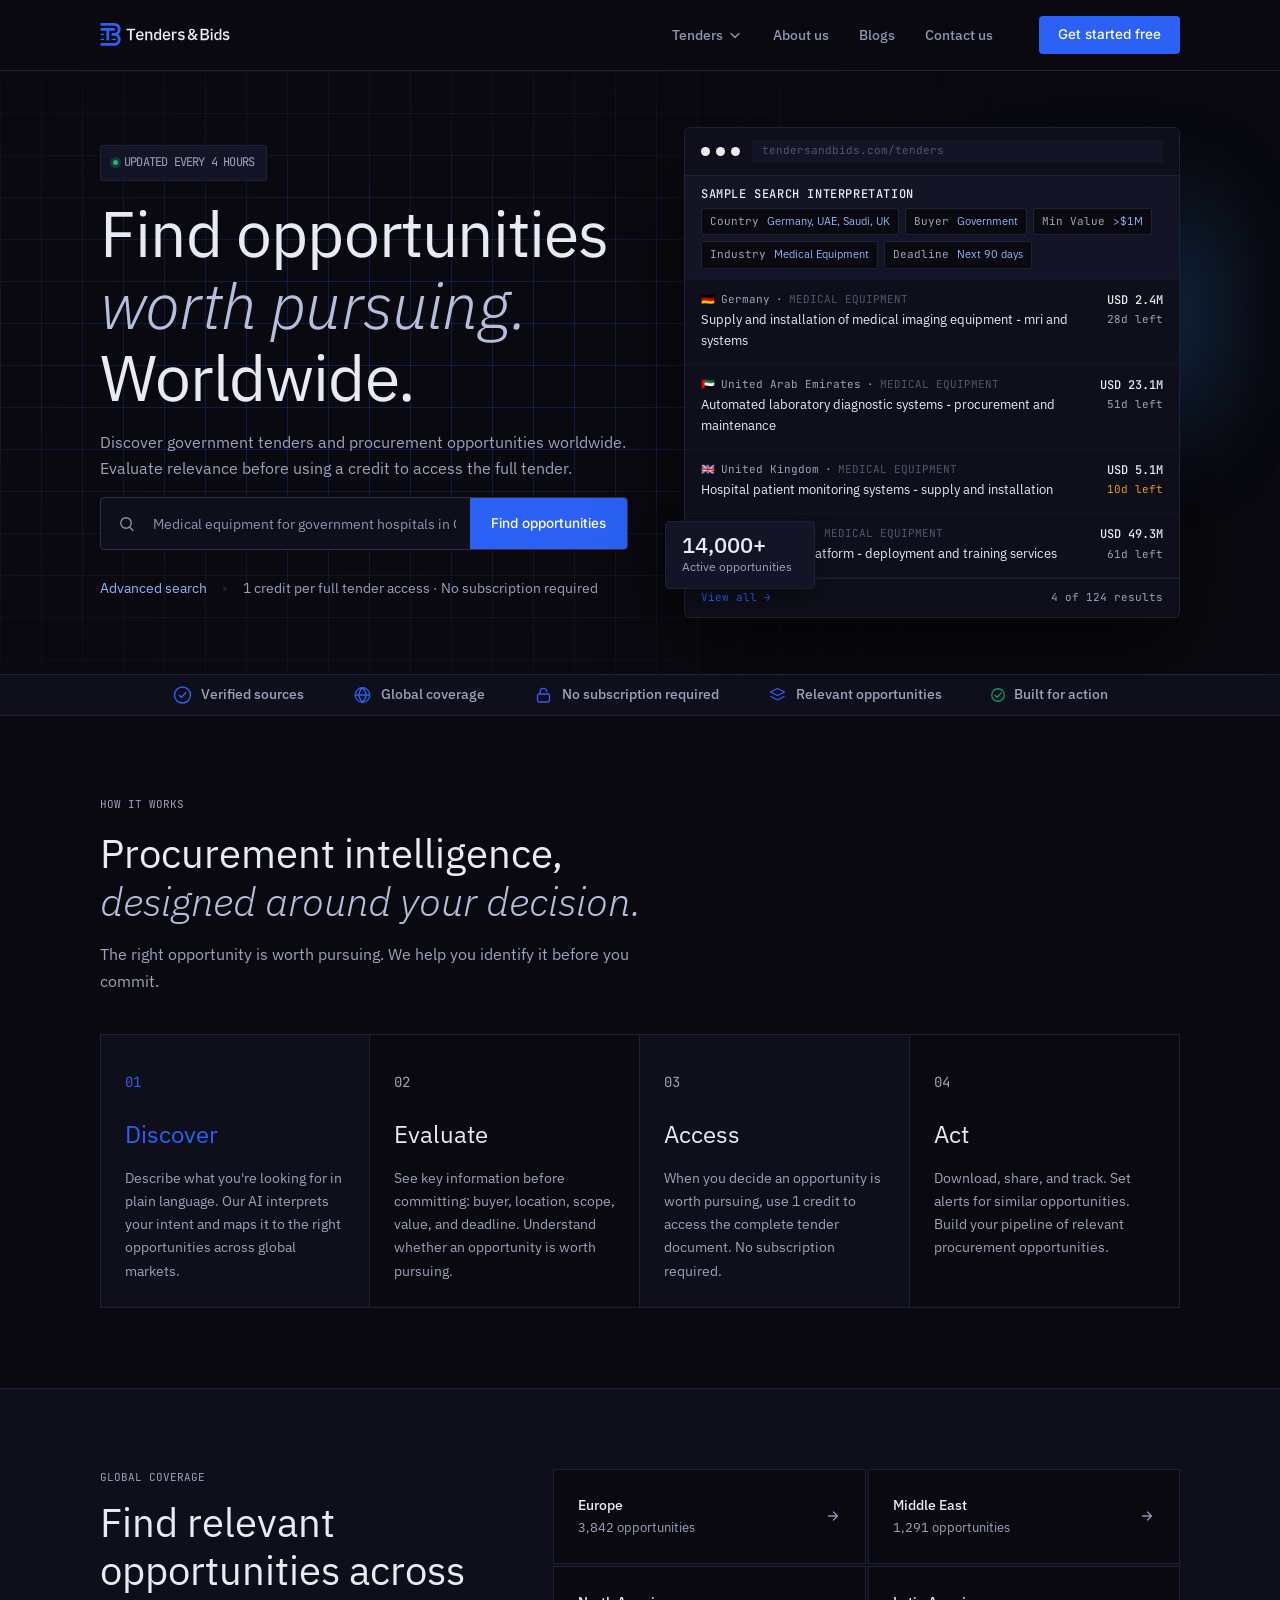
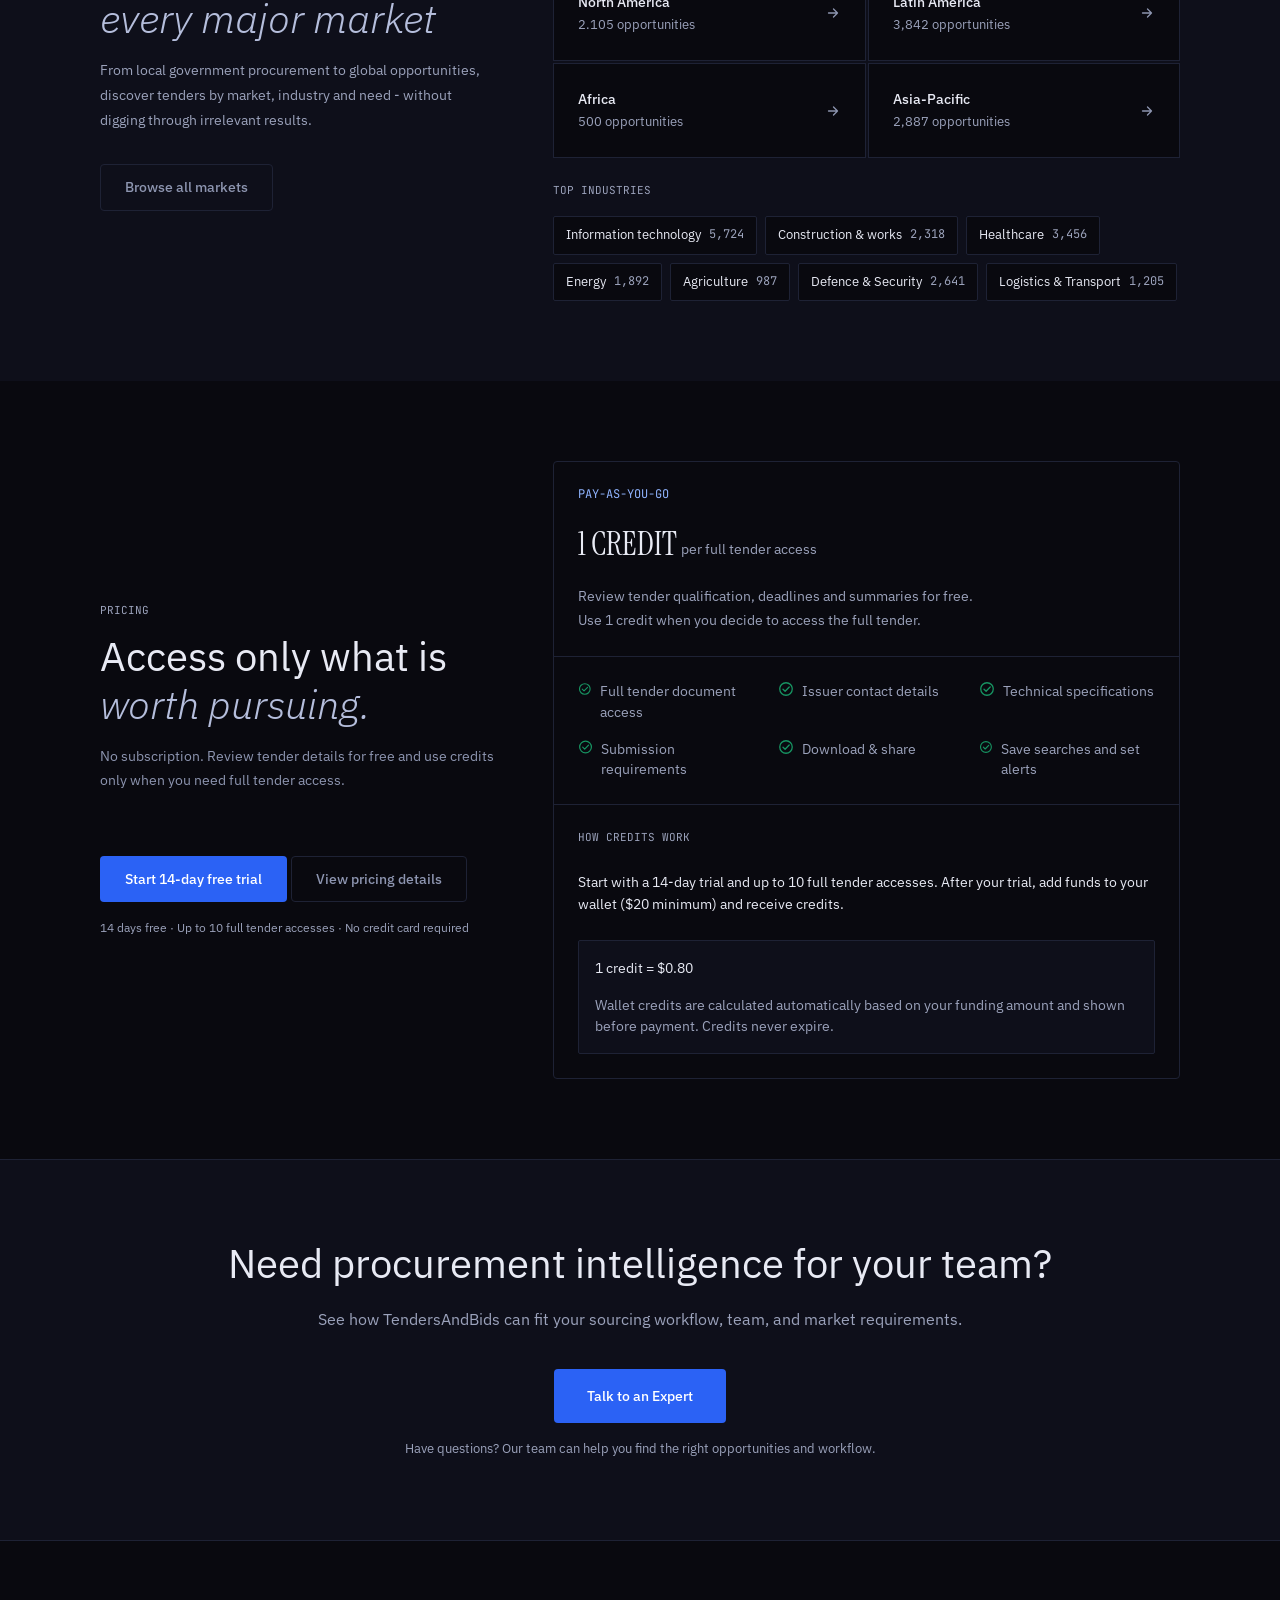
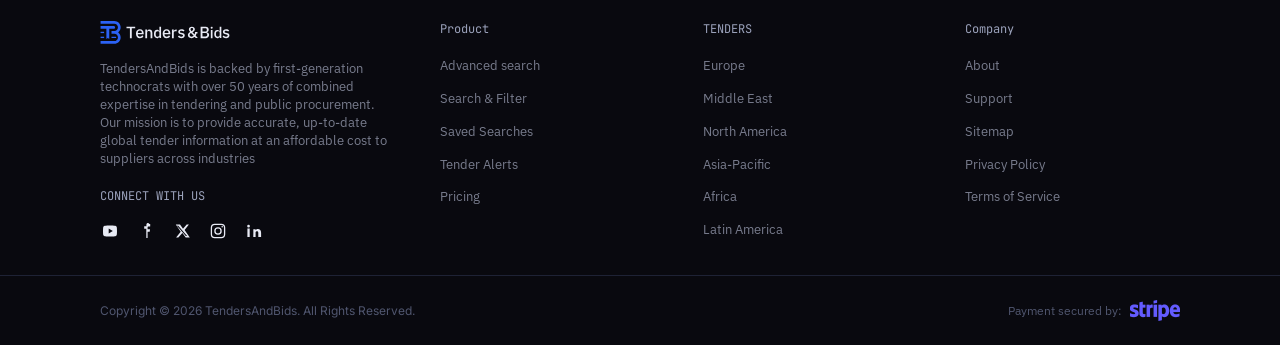
==== index.html @ b4992597 "homepage" ====
<!DOCTYPE html>
<html lang="en">
<head>
    <meta charset="UTF-8">
    <meta name="viewport" content="width=device-width, initial-scale=1.0">
    <title>Tenders & Bids — Find opportunities worth pursuing</title>
    <link rel="stylesheet" href="css/global.css">
    <link rel="stylesheet" href="css/components.css">
    <link rel="stylesheet" href="css/style.css">
    <link rel="stylesheet" href="css/responsive.css">
</head>
<body>
    <div id="site-header"></div>

    <main>
        <section class="hero">
            <div class="hero__grid" aria-hidden="true"></div>
            <div class="hero__glow" aria-hidden="true"></div>
            <div class="shell hero__inner">
                <div class="hero__copy">
                    <div class="status-badge">
                        <span class="status-badge__dot"></span>
                        UPDATED EVERY 4 HOURS
                    </div>
                    <h1 class="heading-xl">
                        Find opportunities<br>
                        <em>worth pursuing.</em><br>
                        Worldwide.
                    </h1>
                    <p class="body-lg hero__lede">Discover government tenders and procurement opportunities worldwide. Evaluate relevance before using a credit to access the full tender.</p>
                    <form class="search-bar" action="#" method="get">
                        <span class="search-bar__icon"></span>
                        <input class="search-bar__input" type="search" name="q" value="Medical equipment for government hospitals in Germany above $1M, closing within 90 days" aria-label="Search tenders">
                        <button class="btn btn-primary btn-search" type="submit">Find opportunities</button>
                    </form>
                    <div class="hero__meta">
                        <a class="text-link" href="#">Advanced search</a>
                        <span class="hero__dot" aria-hidden="true"></span>
                        <p>1 credit per full tender access · No subscription required</p>
                    </div>
                </div>

                <aside class="preview-card" aria-label="Sample search interpretation">
                    <div class="preview-card__chrome">
                        <div class="preview-card__dots">
                            <span></span><span></span><span></span>
                        </div>
                        <div class="preview-card__url">tendersandbids.com/tenders</div>
                    </div>
                    <div class="preview-card__filters">
                        <p class="preview-card__kicker">SAMPLE SEARCH INTERPRETATION</p>
                        <div class="filter-chips" id="filter-chips"></div>
                    </div>
                    <div class="preview-results" id="preview-results"></div>
                    <div class="preview-card__foot">
                        <a class="preview-card__all" href="#">View all →</a>
                        <span>4 of 124 results</span>
                    </div>
                    <div class="stat-float">
                        <strong>14,000+</strong>
                        <span>Active opportunities</span>
                    </div>
                </aside>
            </div>
        </section>

        <section class="trust-bar">
            <div class="shell trust-bar__inner" id="trust-badges"></div>
        </section>

        <section class="section section--page" id="how-it-works">
            <div class="shell">
                <div class="section-intro">
                    <p class="eyebrow">HOW IT WORKS</p>
                    <h2 class="heading-lg">Procurement intelligence,<br><em>designed around your decision.</em></h2>
                    <p class="body-lg">The right opportunity is worth pursuing. We help you identify it before you commit.</p>
                </div>
                <div class="step-grid" id="step-grid"></div>
            </div>
        </section>

        <section class="section section--surface section--split" id="markets">
            <div class="shell split">
                <div class="split__copy">
                    <p class="eyebrow">GLOBAL COVERAGE</p>
                    <h2 class="heading-lg">Find relevant opportunities across<br><em>every major market</em></h2>
                    <p class="body-md">From local government procurement to global opportunities, discover tenders by market, industry and need - without digging through irrelevant results.</p>
                    <a class="btn btn-secondary btn-md" href="#">Browse all markets</a>
                </div>
                <div class="split__media">
                    <div class="region-grid" id="region-grid"></div>
                    <div class="industry-block">
                        <p class="eyebrow">TOP INDUSTRIES</p>
                        <div class="chip-row" id="industry-chips"></div>
                    </div>
                </div>
            </div>
        </section>

        <section class="section section--page section--split" id="pricing">
            <div class="shell split split--center">
                <div class="split__copy">
                    <p class="eyebrow">PRICING</p>
                    <h2 class="heading-lg">Access only what is<br><em>worth pursuing.</em></h2>
                    <p class="body-muted">No subscription. Review tender details for free and use credits only when you need full tender access.</p>
                    <div class="btn-row">
                        <a class="btn btn-primary btn-md" href="#">Start 14-day free trial</a>
                        <a class="btn btn-secondary btn-md" href="#">View pricing details</a>
                    </div>
                    <p class="fine-print">14 days free · Up to 10 full tender accesses · No credit card required</p>
                </div>
                <div class="pricing-card">
                    <div class="pricing-card__head">
                        <p class="text-accent">PAY-AS-YOU-GO</p>
                        <p class="credit-line"><span class="credit-line__value">1 CREDIT</span> <span>per full tender access</span></p>
                        <p>Review tender qualification, deadlines and summaries for free.<br>Use 1 credit when you decide to access the full tender.</p>
                    </div>
                    <ul class="feature-grid" id="credit-features"></ul>
                    <div class="pricing-card__body">
                        <p class="eyebrow">HOW CREDITS WORK</p>
                        <p class="body-on-dark">Start with a 14-day trial and up to 10 full tender accesses. After your trial, add funds to your wallet ($20 minimum) and receive credits.</p>
                        <div class="wallet-box">
                            <p class="body-on-dark">1 credit = $0.80</p>
                            <p>Wallet credits are calculated automatically based on your funding amount and shown before payment. Credits never expire.</p>
                        </div>
                    </div>
                </div>
            </div>
        </section>

        <section class="section section--surface cta-band">
            <div class="shell">
                <div class="cta-band__inner">
                    <h2 class="heading-lg heading-lg--center">Need procurement intelligence for your team?</h2>
                    <p class="body-lg">See how TendersAndBids can fit your sourcing workflow, team, and market requirements.</p>
                    <a class="btn btn-primary btn-lg" href="#">Talk to an Expert</a>
                    <p class="cta-band__note">Have questions? Our team can help you find the right opportunities and workflow.</p>
                </div>
            </div>
        </section>
    </main>

    <div id="site-footer"></div>

    <script src="js/data.js"></script>
    <script src="js/components.js"></script>
    <script src="js/main.js"></script>
</body>
</html>
---- css/global.css ----
@import url("https://fonts.googleapis.com/css2?family=IBM+Plex+Sans:ital,wght@0,400;0,500;1,300&family=Instrument+Serif&family=Inter:wght@400;500&family=JetBrains+Mono:wght@400;500&display=swap");

*,
*::before,
*::after {
    box-sizing: border-box;
}

html {
    scroll-behavior: smooth;
}

body {
    margin: 0;
    background: var(--page);
    color: var(--text-body);
    font-family: var(--font-sans);
}

h1, h2, h3, h4, h5, h6, p {
    margin: 0;
}

ul, ol {
    margin: 0;
    padding: 0;
    list-style: none;
}

button, input, select, textarea {
    font: inherit;
}

button {
    border: 0;
    cursor: pointer;
    background: none;
}

img {
    display: block;
    max-width: 100%;
}

a {
    color: inherit;
    text-decoration: none;
}

:root {
    --page: #09090F;
    --surface: #0E0F1A;
    --panel: #131526;
    --primary: #2B62F5;
    --glow: #379BFC;
    --text: #E8EAF4;
    --text-body: #9BA2BB;
    --text-muted: #8D95B0;
    --text-italic: #B5BEDC;
    --text-soft: #787C8D;
    --text-faint: #50566F;
    --text-link: #90B4FF;
    --border: #1E2235;
    --border-strong: #2C324B;
    --border-inner: #141728;
    --success: #179462;
    --success-dot: #1DB97A;
    --urgent: #E8972A;
    --white: #FFFFFF;

    --font-sans: "IBM Plex Sans", sans-serif;
    --font-mono: "JetBrains Mono", monospace;
    --font-ui: Inter, "IBM Plex Sans", sans-serif;
    --font-serif: "Instrument Serif", serif;

    --space-2: 2px;
    --space-4: 4px;
    --space-6: 6px;
    --space-8: 8px;
    --space-10: 10px;
    --space-12: 12px;
    --space-16: 16px;
    --space-20: 20px;
    --space-24: 24px;
    --space-32: 32px;
    --space-40: 40px;
    --space-56: 56px;
    --space-80: 80px;
    --space-100: 100px;

    --radius-xs: 2px;
    --radius-sm: 4px;
    --radius-md: 6px;

    --content: 1240px;
    --header-pad-x: var(--space-100);
    --section-pad-y: var(--space-80);
    --section-pad-x: var(--space-100);
}

.shell {
    width: min(100%, calc(var(--content) + var(--section-pad-x) * 2));
    margin: 0 auto;
    padding-left: var(--section-pad-x);
    padding-right: var(--section-pad-x);
}

.eyebrow {
    font-family: var(--font-mono);
    font-size: 11px;
    line-height: 17.6px;
    font-weight: 400;
    letter-spacing: 0;
    color: var(--text-body);
    text-transform: uppercase;
}

.heading-xl {
    font-family: var(--font-sans);
    font-size: 64px;
    line-height: 72px;
    font-weight: 400;
    letter-spacing: -0.8px;
    color: var(--text);
}

.heading-lg {
    font-family: var(--font-sans);
    font-size: 40px;
    line-height: 48px;
    font-weight: 400;
    color: var(--text);
}

.heading-lg--center {
    text-align: center;
    line-height: 46.84px;
}

.heading-xl em,
.heading-lg em {
    font-family: var(--font-sans);
    font-style: italic;
    font-weight: 300;
    color: var(--text-italic);
}

.body-lg {
    font-size: 16px;
    line-height: 26.4px;
    font-weight: 400;
    color: var(--text-body);
}

.body-md {
    font-size: 14px;
    line-height: 24.75px;
    color: var(--text-body);
}

.body-muted {
    font-size: 14px;
    line-height: 24px;
    color: var(--text-muted);
}

.body-on-dark {
    font-size: 14px;
    line-height: 22.4px;
    color: var(--text);
}

.fine-print {
    font-size: 12px;
    line-height: 19.2px;
    color: var(--text-body);
}

.text-accent {
    font-family: var(--font-mono);
    font-size: 12px;
    line-height: 17.6px;
    color: var(--text-link);
}

.text-link {
    font-size: 14px;
    line-height: 20.8px;
    color: var(--text-link);
}

.btn {
    display: inline-flex;
    align-items: center;
    justify-content: center;
    border-radius: var(--radius-sm);
    text-align: center;
    white-space: nowrap;
    border: 1px solid transparent;
}

.btn-primary {
    background: var(--primary);
    color: var(--white);
}

.btn-secondary {
    background: transparent;
    border-color: var(--border);
    color: var(--text-muted);
}

.btn-sm {
    padding: 7px 18px;
    font-family: var(--font-ui);
    font-size: 13.5px;
    line-height: 21.6px;
    font-weight: 500;
}

.btn-md {
    padding: 11px 24px;
    font-size: 14px;
    line-height: 22.4px;
    font-weight: 500;
}

.btn-lg {
    padding: 14px 32px;
    font-size: 14px;
    line-height: 24px;
    font-weight: 500;
}

.btn-primary:hover {
    filter: brightness(1.06);
}

.btn-secondary:hover,
.nav-link:hover,
.text-link:hover,
.region-card:hover,
.footer-col a:hover {
    color: var(--text);
}
---- css/components.css ----
.site-header {
    position: relative;
    background: var(--page);
    border-bottom: 1px solid var(--border);
}

.navbar {
    width: min(100%, calc(var(--content) + var(--header-pad-x) * 2));
    margin: 0 auto;
    min-height: 68px;
    padding: var(--space-16) var(--header-pad-x);
    display: flex;
    align-items: center;
    justify-content: space-between;
    gap: var(--space-32);
}

.brand img {
    width: 130px;
    height: 23px;
}

.navbar__right {
    display: flex;
    align-items: center;
    gap: var(--space-32);
}

.nav-list {
    display: flex;
    align-items: center;
    gap: var(--space-2);
}

.nav-link {
    display: inline-flex;
    align-items: center;
    gap: var(--space-4);
    padding: var(--space-6) 14px;
    border-radius: var(--radius-sm);
    font-size: 14px;
    line-height: 22.4px;
    font-weight: 500;
    color: var(--text-muted);
}

.nav-link__chevron {
    display: inline-flex;
    color: var(--text-muted);
}

.nav-toggle {
    display: none;
    width: 36px;
    height: 36px;
    flex-direction: column;
    justify-content: center;
    gap: 5px;
}

.nav-toggle span {
    display: block;
    height: 1.5px;
    width: 18px;
    margin: 0 auto;
    background: var(--text);
}

.status-badge {
    display: inline-flex;
    align-items: center;
    gap: var(--space-6);
    padding: var(--space-8) var(--space-12);
    background: var(--panel);
    border: 1px solid var(--border);
    border-radius: var(--radius-xs);
    font-family: var(--font-mono);
    font-size: 12px;
    line-height: 17.6px;
    letter-spacing: -0.8px;
    color: var(--text-body);
    width: max-content;
}

.status-badge__dot {
    width: 5px;
    height: 5px;
    border-radius: 50%;
    background: var(--success-dot);
    box-shadow: 0 0 0 3px rgba(23, 148, 98, 0.28);
}

.search-bar {
    display: flex;
    align-items: stretch;
    width: 667px;
    max-width: 100%;
    height: 53px;
    background: var(--surface);
    border: 1px solid var(--border-strong);
    border-radius: var(--radius-sm);
    overflow: hidden;
}

.search-bar__icon {
    width: 52px;
    display: flex;
    align-items: center;
    justify-content: center;
    color: var(--text-muted);
    flex-shrink: 0;
}

.search-bar__input {
    flex: 1;
    min-width: 0;
    border: 0;
    background: transparent;
    color: var(--text-muted);
    font-size: 14px;
    line-height: 18.2px;
    padding: 14px 0;
    outline: none;
}

.btn-search {
    padding: 0 20px;
    border-radius: 0;
    font-family: var(--font-ui);
    font-size: 13.5px;
    line-height: 21.6px;
    font-weight: 500;
}

.trust-item {
    display: flex;
    align-items: center;
    gap: var(--space-8);
    color: var(--text-body);
    font-size: 14px;
    line-height: 20.8px;
    font-weight: 500;
}

.step-card {
    padding: var(--space-24);
    background: var(--page);
    border: 1px solid var(--border);
}

.step-card:nth-child(odd) {
    background: var(--surface);
}

.step-card__num {
    font-family: var(--font-mono);
    font-size: 12px;
    line-height: 17.6px;
    color: var(--text-body);
}

.step-card h3 {
    margin-top: var(--space-20);
    font-size: 24px;
    line-height: 40.96px;
    font-weight: 400;
    color: var(--text);
}

.step-card p {
    margin-top: var(--space-12);
    font-size: 14px;
    line-height: 23.1px;
    color: var(--text-body);
}

.step-card.is-accent .step-card__num,
.step-card.is-accent h3 {
    color: var(--primary);
}

.region-card {
    display: flex;
    align-items: center;
    justify-content: space-between;
    gap: var(--space-16);
    min-height: 86px;
    padding: var(--space-24);
    background: var(--page);
    border: 1px solid var(--border);
    color: var(--text-muted);
}

.region-card strong {
    display: block;
    font-size: 14px;
    line-height: 22.4px;
    font-weight: 500;
    color: var(--text);
}

.region-card small {
    display: block;
    margin-top: 2px;
    font-size: 13px;
    line-height: 20.8px;
    color: var(--text-body);
}

.chip {
    display: inline-flex;
    align-items: center;
    gap: var(--space-8);
    padding: var(--space-8) var(--space-12);
    background: var(--page);
    border: 1px solid var(--border);
    border-radius: var(--radius-xs);
    font-size: 13px;
    line-height: 20.8px;
    color: var(--text);
}

.chip b {
    font-family: var(--font-mono);
    font-size: 12px;
    line-height: 17.6px;
    font-weight: 400;
    color: var(--text-body);
}

.filter-chip {
    display: flex;
    align-items: center;
    gap: var(--space-8);
    padding: var(--space-4) var(--space-8);
    background: var(--page);
    border: 1px solid var(--border);
    border-radius: var(--radius-xs);
    font-size: 11px;
    line-height: 17.6px;
}

.filter-chip span {
    font-family: var(--font-mono);
    color: var(--text-body);
}

.filter-chip strong {
    font-weight: 400;
    color: var(--text-link);
}

.result-row {
    display: flex;
    justify-content: space-between;
    gap: var(--space-10);
    padding: var(--space-12) var(--space-16);
    border-bottom: 1px solid var(--border-inner);
}

.result-row__meta {
    display: flex;
    flex-wrap: wrap;
    align-items: center;
    gap: 6px;
    font-family: var(--font-mono);
    font-size: 11px;
    line-height: 14.4px;
    color: var(--text-body);
}

.result-row__industry {
    color: var(--text-faint);
    text-transform: uppercase;
}

.result-row__title {
    margin-top: 4px;
    font-size: 13px;
    line-height: 20.8px;
    color: var(--text);
}

.result-row__aside {
    display: flex;
    flex-direction: column;
    align-items: flex-end;
    gap: 2px;
    flex-shrink: 0;
}

.result-row__value {
    font-family: var(--font-mono);
    font-size: 12px;
    line-height: 17.6px;
    font-weight: 500;
    color: var(--text);
}

.result-row__deadline {
    font-family: var(--font-mono);
    font-size: 11px;
    line-height: 16px;
    color: var(--text-body);
}

.result-row__deadline.is-urgent {
    color: var(--urgent);
}

.site-footer {
    background: var(--page);
    border-top: 1px solid var(--border);
    padding: var(--section-pad-y) 0 0;
}

.footer-top {
    display: grid;
    grid-template-columns: 292px 1fr 1fr 1fr;
    gap: var(--space-24);
    padding-bottom: var(--space-24);
}

.footer-brand__text {
    margin: var(--space-16) 0 var(--space-20);
    font-size: 13px;
    line-height: 18px;
    color: var(--text-soft);
}

.footer-col {
    padding-left: var(--space-24);
}

.footer-col__title {
    font-family: var(--font-mono);
    font-size: 12px;
    line-height: 17.6px;
    color: var(--text-body);
    margin-bottom: var(--space-16);
}

.footer-col a {
    display: inline-block;
    padding: 2px 0 10px;
    font-size: 13px;
    line-height: 20.8px;
    color: var(--text-soft);
}

.social-row {
    display: flex;
    align-items: center;
    gap: var(--space-16);
    color: var(--text);
}

.footer-bottom {
    display: flex;
    align-items: center;
    justify-content: space-between;
    gap: var(--space-16);
    padding-top: var(--space-24);
    padding-bottom: var(--space-24);
    border-top: 1px solid var(--border);
    font-family: var(--font-ui);
    font-size: 12px;
    line-height: 19.2px;
    color: var(--text-faint);
}

.footer-secure {
    display: flex;
    align-items: center;
    gap: var(--space-8);
    font-family: var(--font-sans);
}

.footer-secure img {
    width: 50px;
    height: 21px;
    object-fit: contain;
}
---- css/style.css ----
.hero {
    position: relative;
    overflow: hidden;
    min-height: 582px;
    background: var(--page);
}

.hero__grid {
    position: absolute;
    inset: 0;
    background-image:
        repeating-linear-gradient(to right, rgba(43, 98, 245, 0.22) 0 1px, transparent 1px 41px),
        repeating-linear-gradient(to bottom, rgba(43, 98, 245, 0.22) 0 1px, transparent 1px 42px);
    mask-image: radial-gradient(ellipse 80% 90% at 30% 50%, #000 20%, transparent 78%);
    pointer-events: none;
}

.hero__glow {
    position: absolute;
    right: 4%;
    top: 18%;
    width: 390px;
    height: 320px;
    background:
        radial-gradient(circle at 50% 50%, rgba(43, 98, 245, 0.55), transparent 62%),
        radial-gradient(circle at 70% 40%, rgba(55, 155, 252, 0.35), transparent 55%);
    filter: blur(40px);
    pointer-events: none;
}

.hero__inner {
    position: relative;
    z-index: 1;
    display: grid;
    grid-template-columns: minmax(0, 687px) 496px;
    gap: var(--space-56);
    align-items: center;
    padding-top: var(--space-56);
    padding-bottom: var(--space-56);
}

.hero__copy {
    display: flex;
    flex-direction: column;
    gap: var(--space-16);
}

.hero__lede {
    max-width: 687px;
}

.hero__meta {
    display: flex;
    align-items: center;
    gap: var(--space-16);
    padding-top: var(--space-12);
    font-size: 14px;
    line-height: 20.8px;
}

.hero__dot {
    width: 4px;
    height: 4px;
    border-radius: 50%;
    background: var(--border);
}

.preview-card {
    position: relative;
    width: 496px;
    max-width: 100%;
    background: var(--surface);
    border: 1px solid var(--border);
    border-radius: var(--radius-md);
    box-shadow: 0 32px 80px rgba(0, 0, 0, 0.5);
}

.preview-card__chrome {
    display: flex;
    align-items: center;
    gap: var(--space-12);
    padding: var(--space-12) var(--space-16);
    border-bottom: 1px solid var(--border);
}

.preview-card__dots {
    display: flex;
    gap: var(--space-6);
}

.preview-card__dots span {
    width: 9px;
    height: 9px;
    border-radius: 50%;
    background: var(--white);
    opacity: 0.92;
}

.preview-card__url {
    flex: 1;
    height: 23px;
    display: flex;
    align-items: center;
    padding: 0 10px;
    background: var(--panel);
    border-radius: var(--radius-xs);
    font-family: var(--font-mono);
    font-size: 11px;
    line-height: 17.6px;
    color: var(--text-faint);
}

.preview-card__filters {
    padding: 10px var(--space-16);
    background: var(--panel);
    border-bottom: 1px solid var(--border-inner);
}

.preview-card__kicker {
    font-family: var(--font-mono);
    font-size: 12px;
    line-height: 16px;
    font-weight: 500;
    letter-spacing: 0.6px;
    color: var(--text);
}

.filter-chips {
    display: flex;
    flex-wrap: wrap;
    gap: 6px;
    margin-top: 6px;
}

.preview-card__foot {
    display: flex;
    justify-content: space-between;
    align-items: center;
    padding: 10px var(--space-16);
    border-top: 1px solid var(--border);
    font-family: var(--font-mono);
    font-size: 11px;
    line-height: 17.6px;
    color: var(--text-body);
}

.preview-card__all {
    color: var(--primary);
}

.stat-float {
    position: absolute;
    left: -20px;
    bottom: 28px;
    width: 150px;
    padding: var(--space-12) var(--space-16);
    background: var(--panel);
    border: 1px solid var(--border);
    border-radius: var(--radius-sm);
    box-shadow: 0 8px 24px rgba(0, 0, 0, 0.4);
}

.stat-float strong {
    display: block;
    font-size: 22px;
    line-height: 22px;
    font-weight: 500;
    color: var(--text);
}

.stat-float span {
    display: block;
    margin-top: 2px;
    font-size: 12px;
    line-height: 17.6px;
    color: var(--text-body);
}

.trust-bar {
    background: var(--surface);
    border-top: 1px solid var(--border);
    border-bottom: 1px solid var(--border);
}

.trust-bar__inner {
    display: flex;
    justify-content: center;
    align-items: center;
    gap: 48px;
    padding-top: var(--space-8);
    padding-bottom: var(--space-8);
    min-height: 40px;
}

.section {
    padding: var(--section-pad-y) 0;
}

.section--page {
    background: var(--page);
}

.section--surface {
    background: var(--surface);
    border-top: 1px solid var(--border);
}

.section-intro {
    max-width: 547px;
    display: flex;
    flex-direction: column;
    gap: var(--space-16);
    margin-bottom: var(--space-40);
}

.step-grid {
    display: grid;
    grid-template-columns: repeat(4, 1fr);
}

.step-grid .step-card + .step-card {
    border-left-width: 0;
}

.split {
    display: grid;
    grid-template-columns: 397px minmax(0, 1fr);
    gap: var(--space-56);
}

.split--center {
    align-items: center;
}

.split__copy {
    display: flex;
    flex-direction: column;
    align-items: flex-start;
}

.split__copy .heading-lg {
    margin-top: var(--space-12);
}

.split__copy .body-md,
.split__copy .body-muted {
    margin-top: var(--space-16);
}

.split__copy .btn,
.split__copy .btn-row {
    margin-top: var(--space-32);
}

.split__copy .fine-print {
    margin-top: var(--space-16);
}

.split__media {
    display: flex;
    flex-direction: column;
    gap: var(--space-24);
}

.region-grid {
    display: grid;
    grid-template-columns: 1fr 1fr;
    gap: var(--space-2);
}

.industry-block {
    display: flex;
    flex-direction: column;
    gap: var(--space-16);
}

.chip-row {
    display: flex;
    flex-wrap: wrap;
    gap: var(--space-8);
}

.pricing-card {
    border: 1px solid var(--border);
    border-radius: var(--radius-sm);
    overflow: hidden;
}

.pricing-card__head,
.pricing-card__body {
    padding: var(--space-24);
}

.pricing-card__head {
    display: flex;
    flex-direction: column;
    gap: var(--space-24);
    border-bottom: 1px solid var(--border);
}

.pricing-card__head p:last-child {
    font-size: 14px;
    line-height: 24px;
    color: var(--text-body);
}

.credit-line {
    display: flex;
    align-items: flex-end;
    gap: var(--space-4);
    color: var(--text-body);
    font-size: 14px;
    line-height: 22.4px;
}

.credit-line__value {
    font-family: var(--font-serif);
    font-size: 32px;
    line-height: 32px;
    color: var(--text);
}

.feature-grid {
    display: grid;
    grid-template-columns: repeat(3, 1fr);
    gap: var(--space-16) var(--space-24);
    padding: var(--space-24);
    border-bottom: 1px solid var(--border);
}

.feature-grid li {
    display: flex;
    align-items: flex-start;
    gap: var(--space-8);
    font-size: 14px;
    line-height: 20.8px;
    color: var(--text-body);
}

.pricing-card__body {
    display: flex;
    flex-direction: column;
    gap: var(--space-24);
}

.wallet-box {
    padding: var(--space-16);
    background: var(--surface);
    border: 1px solid var(--border);
    border-radius: var(--radius-xs);
}

.wallet-box p + p {
    margin-top: var(--space-16);
    font-size: 14px;
    line-height: 20.8px;
    color: var(--text-body);
}

.cta-band {
    border-top: 1px solid var(--border);
}

.cta-band__inner {
    display: flex;
    flex-direction: column;
    align-items: center;
    text-align: center;
    margin: 0 auto;
    max-width: 824px;
}

.cta-band .body-lg {
    margin-top: 20px;
    max-width: 680px;
}

.cta-band .btn {
    margin-top: 36px;
}

.cta-band__note {
    margin-top: var(--space-16);
    font-size: 13px;
    line-height: 20.8px;
    color: var(--text-body);
}
---- css/responsive.css ----
@media (max-width: 1200px) {
    :root {
        --section-pad-x: 48px;
        --header-pad-x: 48px;
    }

    .heading-xl {
        font-size: 52px;
        line-height: 60px;
    }

    .hero__inner,
    .split {
        grid-template-columns: 1fr;
        gap: 40px;
    }

    .preview-card {
        width: 100%;
    }

    .stat-float {
        left: 16px;
        bottom: -18px;
    }

    .step-grid {
        grid-template-columns: 1fr 1fr;
    }

    .step-grid .step-card + .step-card {
        border-left-width: 1px;
    }

    .footer-top {
        grid-template-columns: 1fr 1fr;
    }
}

@media (max-width: 860px) {
    :root {
        --section-pad-x: 20px;
        --header-pad-x: 20px;
        --section-pad-y: 56px;
    }

    .nav-toggle {
        display: flex;
        z-index: 21;
    }

    .navbar__right {
        display: none;
        position: absolute;
        top: 68px;
        left: 0;
        right: 0;
        z-index: 20;
        padding: 16px 20px 24px;
        background: var(--page);
        border-bottom: 1px solid var(--border);
        flex-direction: column;
        align-items: stretch;
        gap: 12px;
    }

    .navbar__right.is-open {
        display: flex;
    }

    .nav-list {
        flex-direction: column;
        align-items: stretch;
    }

    .heading-xl {
        font-size: 40px;
        line-height: 48px;
        letter-spacing: -0.4px;
    }

    .heading-lg,
    .heading-lg--center {
        font-size: 32px;
        line-height: 40px;
    }

    .hero {
        min-height: 0;
    }

    .search-bar {
        height: auto;
        flex-wrap: wrap;
        width: 100%;
    }

    .search-bar__input {
        width: calc(100% - 52px);
    }

    .btn-search {
        width: 100%;
        height: 44px;
    }

    .hero__meta {
        flex-direction: column;
        align-items: flex-start;
        gap: 8px;
    }

    .hero__dot {
        display: none;
    }

    .trust-bar__inner {
        flex-wrap: wrap;
        justify-content: flex-start;
        gap: 16px 24px;
        padding-top: 16px;
        padding-bottom: 16px;
        border: 0;
    }

    .trust-bar {
        border: 0;
        background: var(--page);
    }

    .step-grid,
    .region-grid,
    .feature-grid,
    .footer-top {
        grid-template-columns: 1fr;
    }

    .step-grid .step-card {
        border-left-width: 1px;
        border-top-width: 0;
    }

    .step-grid .step-card:first-child {
        border-top-width: 1px;
    }

    .split__copy .btn,
    .split__copy .btn-row {
        width: 100%;
    }

    .btn-row .btn {
        flex: 1;
        white-space: normal;
    }

    .preview-card__chrome,
    .stat-float {
        display: none;
    }

    .footer-col {
        padding-left: 0;
    }

    .footer-bottom {
        flex-direction: column;
        align-items: flex-start;
    }

    .cta-band .btn {
        width: 100%;
    }
}

@media (max-width: 560px) {
    .heading-xl {
        font-size: 34px;
        line-height: 42px;
    }

    .chip-row .chip {
        width: 100%;
        justify-content: space-between;
    }

    .result-row {
        flex-direction: column;
    }

    .result-row__aside {
        align-items: flex-start;
        flex-direction: row;
        gap: 12px;
    }
}
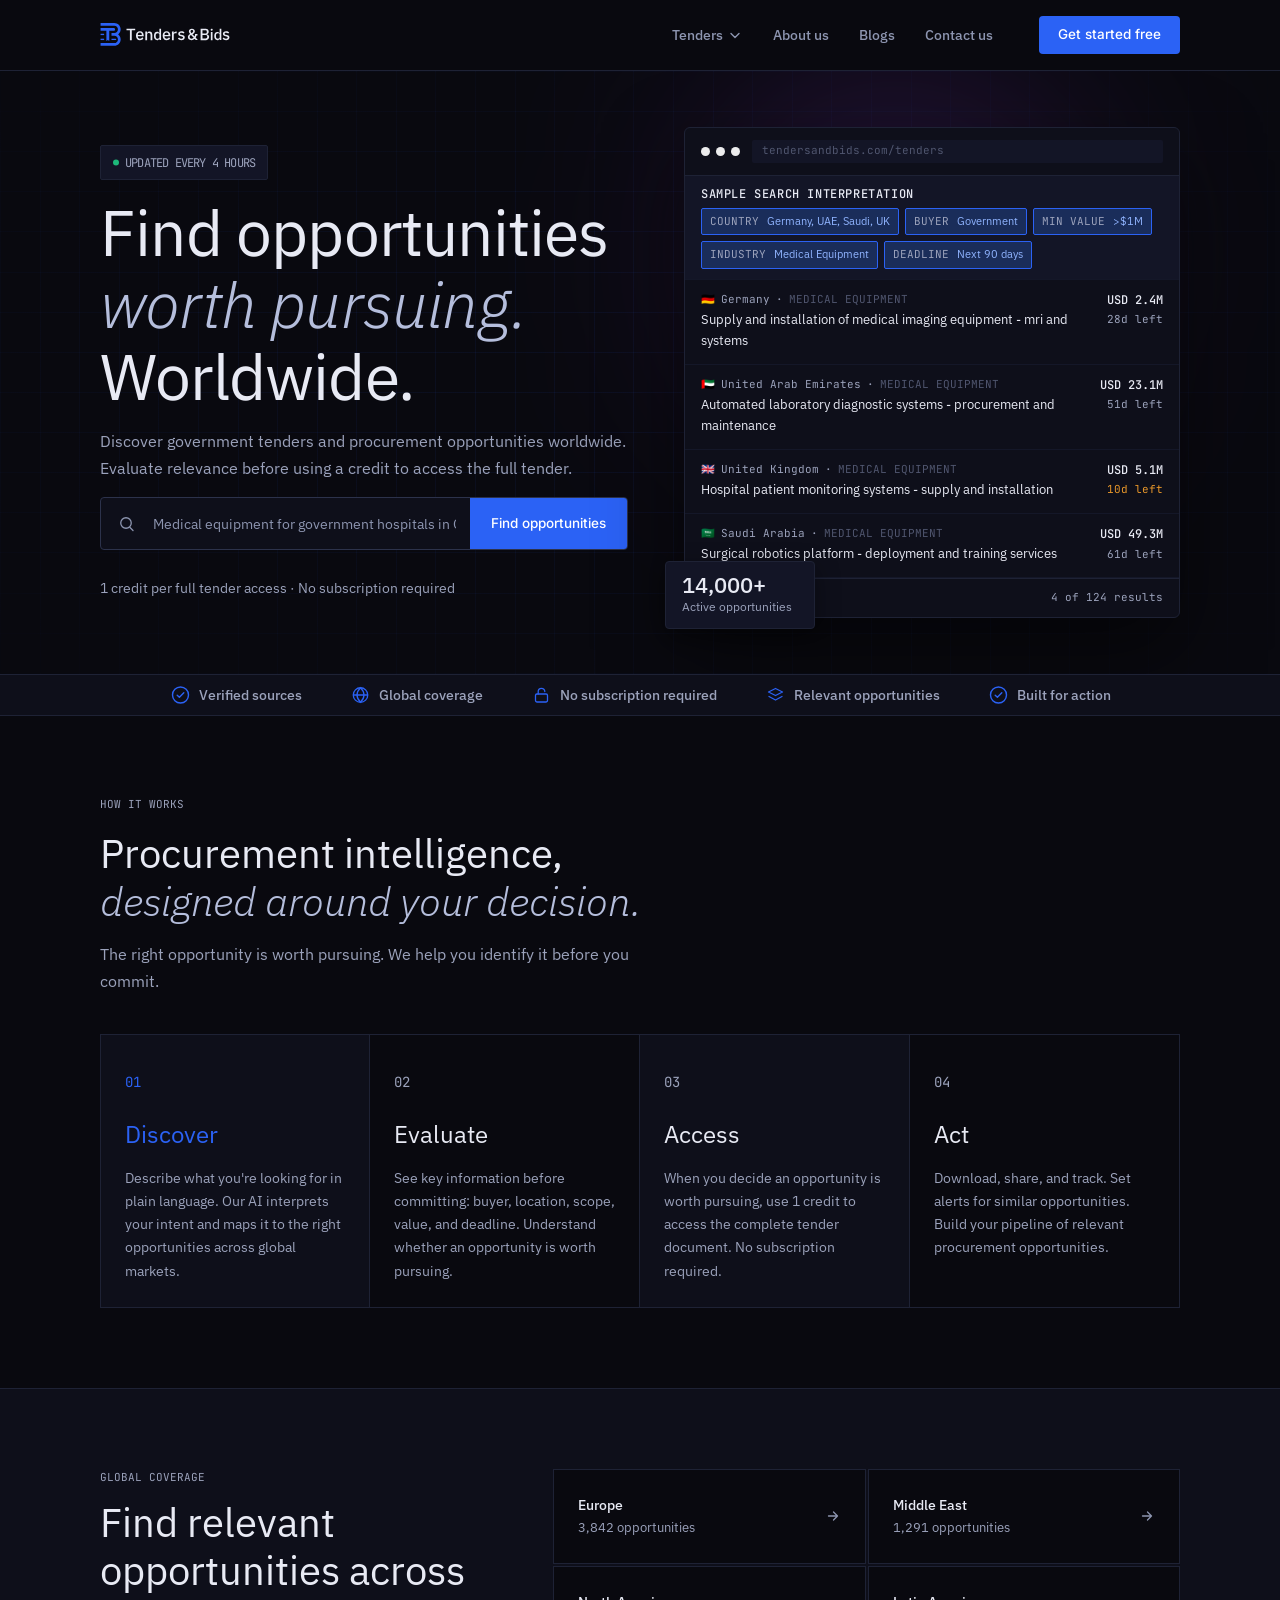
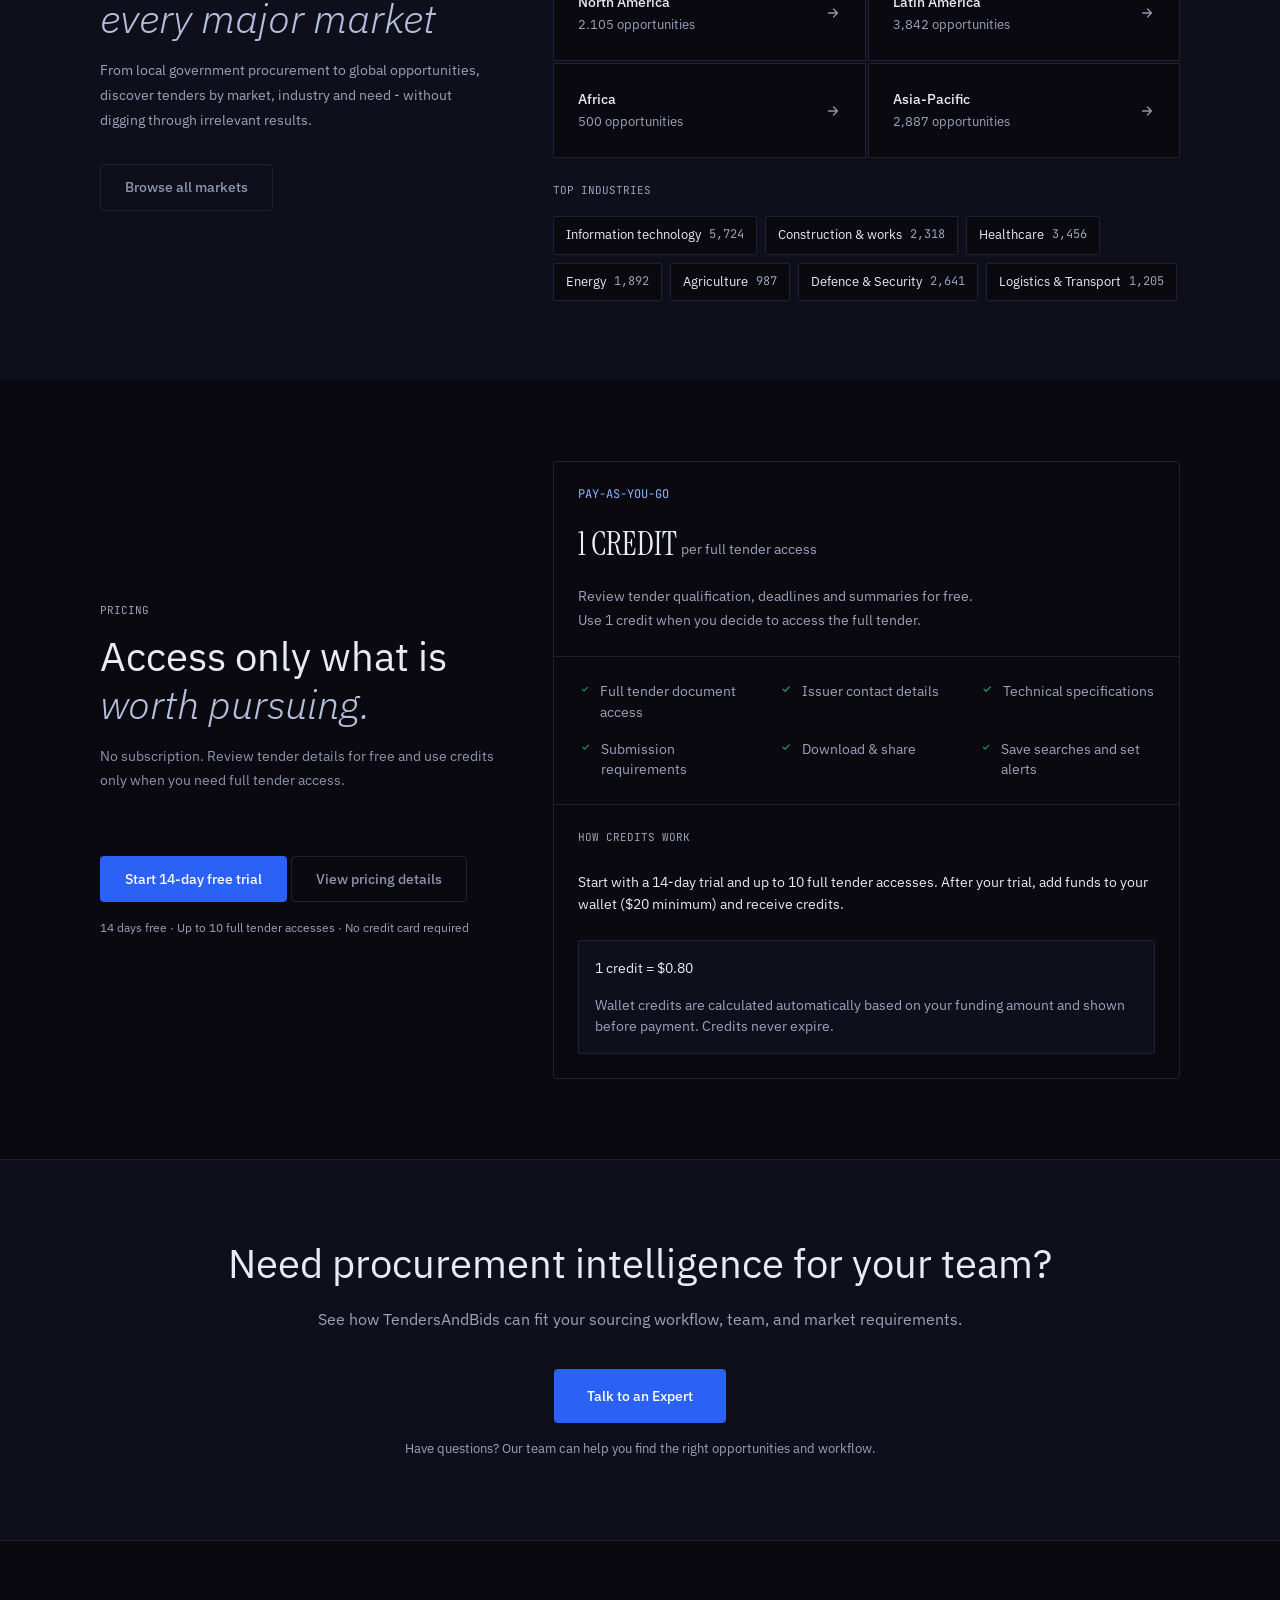
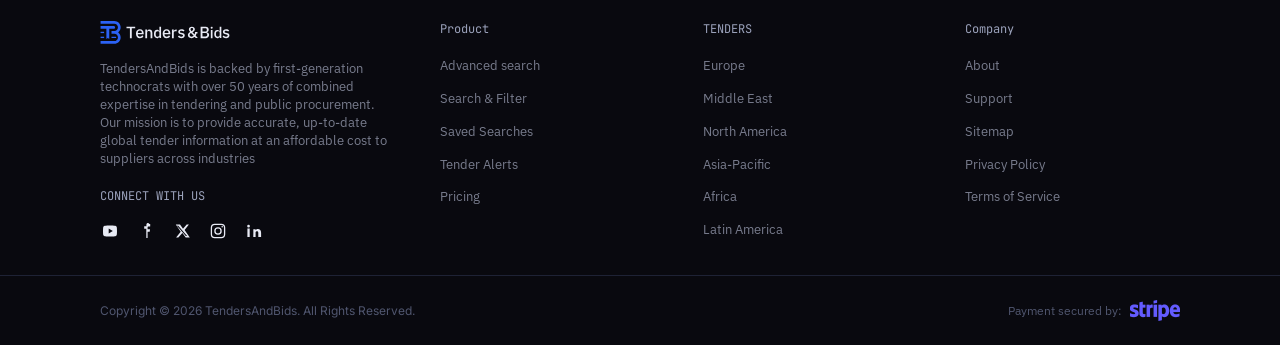
==== commit 373a5948: "changes" ====
--- a/index.html
+++ b/index.html
@@ -34,12 +34,11 @@
                         <button class="btn btn-primary btn-search" type="submit">Find opportunities</button>
                     </form>
                     <div class="hero__meta">
-                        <a class="text-link" href="#">Advanced search</a>
-                        <span class="hero__dot" aria-hidden="true"></span>
+                        <!-- <a class="text-link" href="#">Advanced search</a> -->
+                        <!-- <span class="hero__dot" aria-hidden="true"></span> -->
                         <p>1 credit per full tender access · No subscription required</p>
                     </div>
                 </div>
-
                 <aside class="preview-card" aria-label="Sample search interpretation">
                     <div class="preview-card__chrome">
                         <div class="preview-card__dots">
--- a/css/global.css
+++ b/css/global.css
@@ -67,6 +67,8 @@
     --success-dot: #1DB97A;
     --urgent: #E8972A;
     --white: #FFFFFF;
+    --unique: #1A2D5A;
+    --region-hover: #151522;
 
     --font-sans: "IBM Plex Sans", sans-serif;
     --font-mono: "JetBrains Mono", monospace;
@@ -208,6 +210,9 @@
     background: transparent;
     border-color: var(--border);
     color: var(--text-muted);
+    transition: 
+        border-color 0.3s ease-in, 
+        color 0.2s ease-in; 
 }
 
 .btn-sm {
@@ -236,10 +241,14 @@
     filter: brightness(1.06);
 }
 
-.btn-secondary:hover,
 .nav-link:hover,
 .text-link:hover,
-.region-card:hover,
 .footer-col a:hover {
     color: var(--text);
 }
+
+.btn-secondary:hover{
+    border-color: var(--primary);
+    color: var(--primary);
+    transition: 0.3 ease-in;
+}
--- a/css/components.css
+++ b/css/components.css
@@ -67,7 +67,7 @@
 }
 
 .status-badge {
-    display: inline-flex;
+    display: flex;
     align-items: center;
     gap: var(--space-6);
     padding: var(--space-8) var(--space-12);
@@ -76,18 +76,21 @@
     border-radius: var(--radius-xs);
     font-family: var(--font-mono);
     font-size: 12px;
-    line-height: 17.6px;
     letter-spacing: -0.8px;
     color: var(--text-body);
     width: max-content;
+    justify-content: center;
+    flex-shrink: 0;
+    padding-top: 9px;
 }
 
 .status-badge__dot {
-    width: 5px;
-    height: 5px;
+    width: 6px;
+    height: 6px;
     border-radius: 50%;
     background: var(--success-dot);
-    box-shadow: 0 0 0 3px rgba(23, 148, 98, 0.28);
+    flex-shrink: 0;
+    transform: translateY(-0.5px);
 }
 
 .search-bar {
@@ -138,7 +141,7 @@
     gap: var(--space-8);
     color: var(--text-body);
     font-size: 14px;
-    line-height: 20.8px;
+    /* line-height: 20.8px; */
     font-weight: 500;
 }
 
@@ -189,6 +192,21 @@
     background: var(--page);
     border: 1px solid var(--border);
     color: var(--text-muted);
+    transition: background-color 0.2s ease, border-color 0.2s ease, transform 0.2s ease;
+}
+
+.region-card:hover {
+    background: var(--region-hover);
+    border-color: var(--border-strong);
+}
+
+.region-card svg {
+    display: inline-block;
+    transition: transform 0.22s ease;
+}
+
+.region-card:hover svg {
+    transform: translateX(20px);
 }
 
 .region-card strong {
@@ -220,6 +238,10 @@
     color: var(--text);
 }
 
+.chip:hover{
+    background-color: var(--region-hover);
+}
+
 .chip b {
     font-family: var(--font-mono);
     font-size: 12px;
@@ -233,8 +255,8 @@
     align-items: center;
     gap: var(--space-8);
     padding: var(--space-4) var(--space-8);
-    background: var(--page);
-    border: 1px solid var(--border);
+    background: var(--unique);
+    border: 1px solid var(--primary);
     border-radius: var(--radius-xs);
     font-size: 11px;
     line-height: 17.6px;
@@ -243,6 +265,8 @@
 .filter-chip span {
     font-family: var(--font-mono);
     color: var(--text-body);
+    text-transform: uppercase;
+    font-weight: 400;
 }
 
 .filter-chip strong {
--- a/css/style.css
+++ b/css/style.css
@@ -1,4 +1,6 @@
 .hero {
+    --hero-glow-x: 70%;
+    --hero-glow-y: 30%;
     position: relative;
     overflow: hidden;
     min-height: 582px;
@@ -9,23 +11,40 @@
     position: absolute;
     inset: 0;
     background-image:
-        repeating-linear-gradient(to right, rgba(43, 98, 245, 0.22) 0 1px, transparent 1px 41px),
-        repeating-linear-gradient(to bottom, rgba(43, 98, 245, 0.22) 0 1px, transparent 1px 42px);
-    mask-image: radial-gradient(ellipse 80% 90% at 30% 50%, #000 20%, transparent 78%);
+        repeating-linear-gradient(
+            to right,                         
+            rgba(43, 97, 245, 0.068) 0 1px,   
+            transparent 1px 39.59px             
+        ),
+        repeating-linear-gradient(
+            to bottom,                       
+            rgba(43, 97, 245, 0.068) 0 1px,   
+            transparent 1px 40.12px             
+        );
+    mask-image: radial-gradient(
+        ellipse 75% 75% at 50% 50%,          
+        #000 20%,                          
+        rgba(0, 0, 0, 0.8) 45%,           
+        transparent 100%                    
+    );
     pointer-events: none;
 }
 
 .hero__glow {
     position: absolute;
-    right: 4%;
-    top: 18%;
-    width: 390px;
-    height: 320px;
+    left: var(--hero-glow-x);
+    top: var(--hero-glow-y);
+    width: 460px;
+    height: 360px;
+    transform: translate(-50%, -50%);
     background:
-        radial-gradient(circle at 50% 50%, rgba(43, 98, 245, 0.55), transparent 62%),
-        radial-gradient(circle at 70% 40%, rgba(55, 155, 252, 0.35), transparent 55%);
-    filter: blur(40px);
+        radial-gradient(circle at 50% 50%, rgba(157, 55, 252, 0.72), rgba(157, 55, 252, 0.18) 38%, rgba(157, 55, 252, 0.08) 52%, transparent 72%);
+    filter: blur(119px);
+    opacity: 0.95;
     pointer-events: none;
+    mix-blend-mode: screen;
+    will-change: left, top;
+    transition: left 0.22s cubic-bezier(0.22, 1, 0.36, 1), top 0.22s cubic-bezier(0.22, 1, 0.36, 1), opacity 0.25s ease;
 }
 
 .hero__inner {
@@ -151,7 +170,7 @@
 .stat-float {
     position: absolute;
     left: -20px;
-    bottom: 28px;
+    bottom: -12px;
     width: 150px;
     padding: var(--space-12) var(--space-16);
     background: var(--panel);
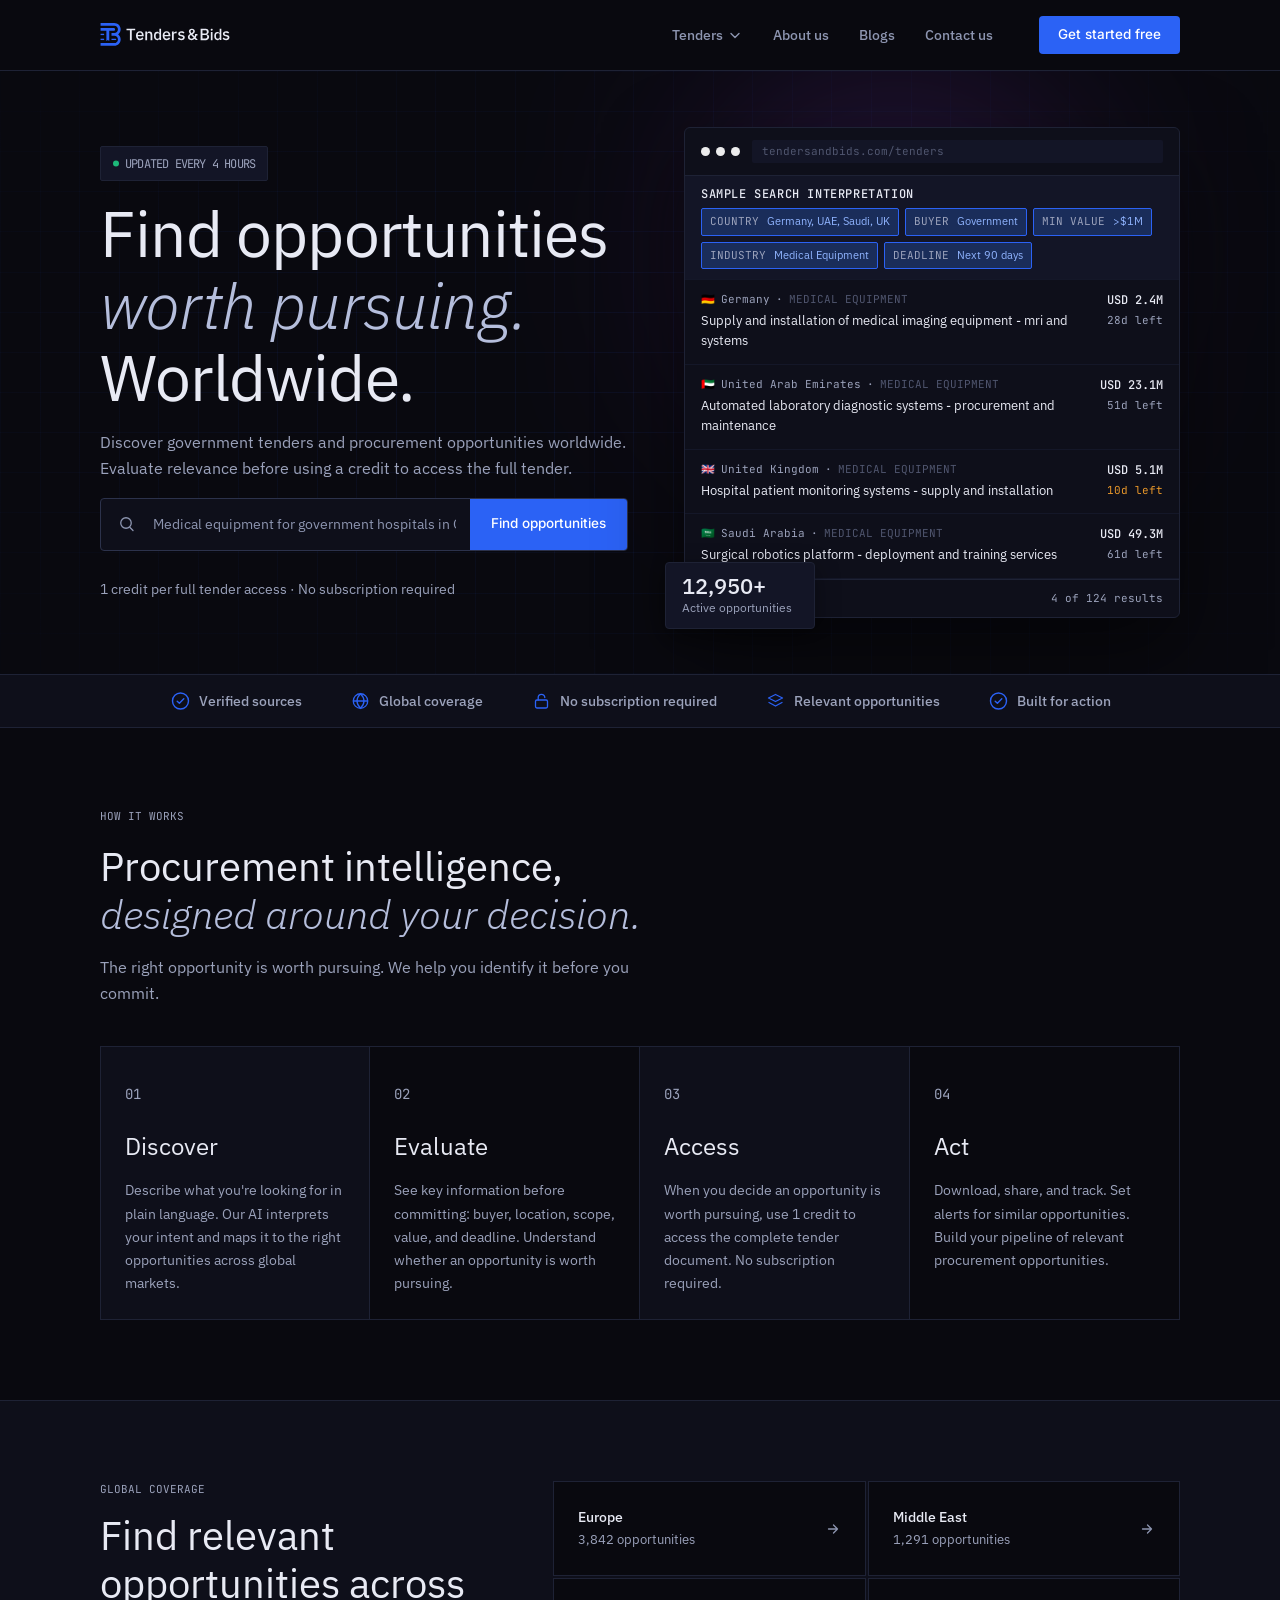
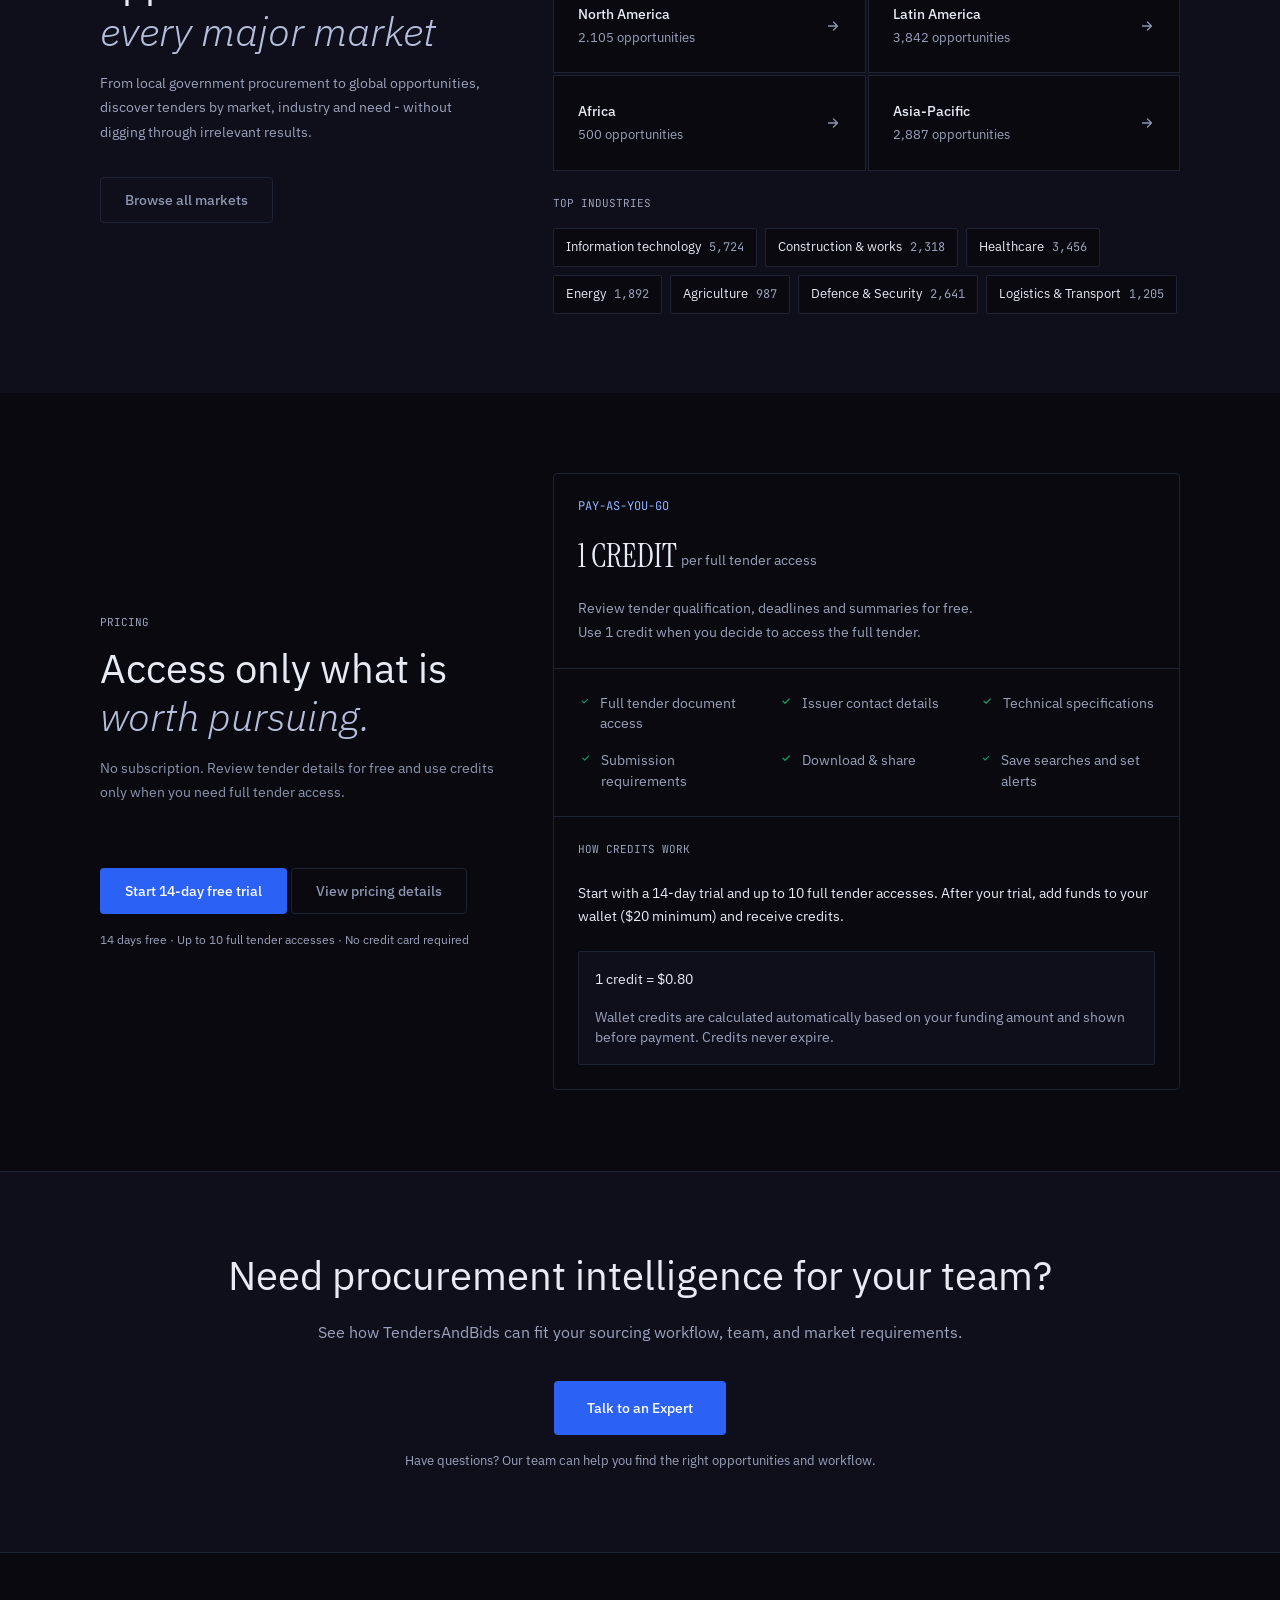
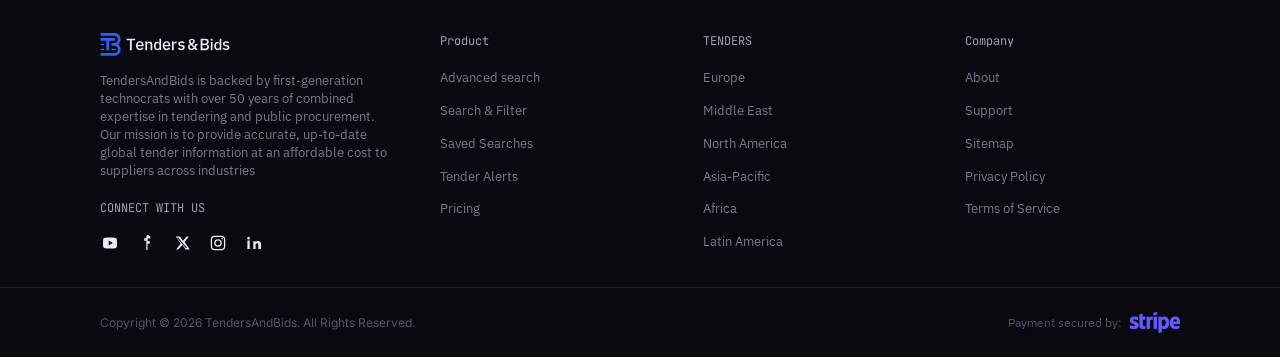
==== commit 311cc927: "changes" ====
--- a/index.html
+++ b/index.html
@@ -4,6 +4,7 @@
     <meta charset="UTF-8">
     <meta name="viewport" content="width=device-width, initial-scale=1.0">
     <title>Tenders & Bids — Find opportunities worth pursuing</title>
+    <link rel="icon" href="./assets/logos/navbar-logo.png">
     <link rel="stylesheet" href="css/global.css">
     <link rel="stylesheet" href="css/components.css">
     <link rel="stylesheet" href="css/style.css">
@@ -13,11 +14,11 @@
     <div id="site-header"></div>
 
     <main>
-        <section class="hero">
+        <section class="hero reveal">
             <div class="hero__grid" aria-hidden="true"></div>
             <div class="hero__glow" aria-hidden="true"></div>
             <div class="shell hero__inner">
-                <div class="hero__copy">
+                <div class="hero__copy reveal">
                     <div class="status-badge">
                         <span class="status-badge__dot"></span>
                         UPDATED EVERY 4 HOURS
@@ -39,7 +40,7 @@
                         <p>1 credit per full tender access · No subscription required</p>
                     </div>
                 </div>
-                <aside class="preview-card" aria-label="Sample search interpretation">
+                <aside class="preview-card reveal" aria-label="Sample search interpretation">
                     <div class="preview-card__chrome">
                         <div class="preview-card__dots">
                             <span></span><span></span><span></span>
@@ -56,31 +57,31 @@
                         <span>4 of 124 results</span>
                     </div>
                     <div class="stat-float">
-                        <strong>14,000+</strong>
+                        <strong class="counter" data-target="14,000+">0</strong>
                         <span>Active opportunities</span>
                     </div>
                 </aside>
             </div>
         </section>
 
-        <section class="trust-bar">
+        <section class="trust-bar reveal">
             <div class="shell trust-bar__inner" id="trust-badges"></div>
         </section>
 
-        <section class="section section--page" id="how-it-works">
+        <section class="section section--page reveal" id="how-it-works">
             <div class="shell">
-                <div class="section-intro">
+                <div class="section-intro reveal">
                     <p class="eyebrow">HOW IT WORKS</p>
                     <h2 class="heading-lg">Procurement intelligence,<br><em>designed around your decision.</em></h2>
-                    <p class="body-lg">The right opportunity is worth pursuing. We help you identify it before you commit.</p>
+                    <p class="body-lg">The right opportunity is worth pursuing. We help you identify it before  you commit.</p>
                 </div>
                 <div class="step-grid" id="step-grid"></div>
             </div>
         </section>
 
-        <section class="section section--surface section--split" id="markets">
+        <section class="section section--surface section--split reveal" id="markets">
             <div class="shell split">
-                <div class="split__copy">
+                <div class="split__copy reveal">
                     <p class="eyebrow">GLOBAL COVERAGE</p>
                     <h2 class="heading-lg">Find relevant opportunities across<br><em>every major market</em></h2>
                     <p class="body-md">From local government procurement to global opportunities, discover tenders by market, industry and need - without digging through irrelevant results.</p>
@@ -96,9 +97,9 @@
             </div>
         </section>
 
-        <section class="section section--page section--split" id="pricing">
+        <section class="section section--page section--split reveal" id="pricing">
             <div class="shell split split--center">
-                <div class="split__copy">
+                <div class="split__copy reveal">
                     <p class="eyebrow">PRICING</p>
                     <h2 class="heading-lg">Access only what is<br><em>worth pursuing.</em></h2>
                     <p class="body-muted">No subscription. Review tender details for free and use credits only when you need full tender access.</p>
@@ -127,9 +128,9 @@
             </div>
         </section>
 
-        <section class="section section--surface cta-band">
+        <section class="section section--surface cta-band reveal">
             <div class="shell">
-                <div class="cta-band__inner">
+                <div class="cta-band__inner reveal">
                     <h2 class="heading-lg heading-lg--center">Need procurement intelligence for your team?</h2>
                     <p class="body-lg">See how TendersAndBids can fit your sourcing workflow, team, and market requirements.</p>
                     <a class="btn btn-primary btn-lg" href="#">Talk to an Expert</a>
--- a/css/global.css
+++ b/css/global.css
@@ -45,6 +45,26 @@
 a {
     color: inherit;
     text-decoration: none;
+}
+
+.reveal {
+    opacity: 0;
+    transform: translateY(28px);
+    transition: opacity 0.7s ease, transform 0.7s ease;
+    will-change: opacity, transform;
+}
+
+.reveal.is-visible {
+    opacity: 1;
+    transform: translateY(0);
+}
+
+@media (prefers-reduced-motion: reduce) {
+    .reveal {
+        opacity: 1;
+        transform: none;
+        transition: none;
+    }
 }
 
 :root {
--- a/css/components.css
+++ b/css/components.css
@@ -177,10 +177,46 @@
     color: var(--text-body);
 }
 
-.step-card.is-accent .step-card__num,
+@keyframes stepHiglight{
+    0%{
+        color: var(--text);
+    }
+    50%{
+        color: var(--primary);
+    }
+    100%{
+        color: var(--text);
+    }
+}
+
+.step-card__num, .step-card h3{
+    animation: stepHiglight 8s ease-in-out infinite;
+}
+
+.step-card:nth-child(1) .step-card__num,
+.step-card:nth-child(1) h3 {
+    animation-delay: 0s;
+}
+
+.step-card:nth-child(2) .step-card__num,
+.step-card:nth-child(2) h3 {
+    animation-delay: 2s;
+}
+
+.step-card:nth-child(3) .step-card__num,
+.step-card:nth-child(3) h3 {
+    animation-delay: 4s;
+}
+
+.step-card:nth-child(4) .step-card__num,
+.step-card:nth-child(4) h3 {
+    animation-delay: 6s;
+}
+
+/* .step-card.is-accent .step-card__num,
 .step-card.is-accent h3 {
     color: var(--primary);
-}
+} */
 
 .region-card {
     display: flex;
--- a/css/style.css
+++ b/css/style.css
@@ -206,8 +206,8 @@
     justify-content: center;
     align-items: center;
     gap: 48px;
-    padding-top: var(--space-8);
-    padding-bottom: var(--space-8);
+    padding-top: var(--space-16);
+    padding-bottom: var(--space-16);
     min-height: 40px;
 }
 
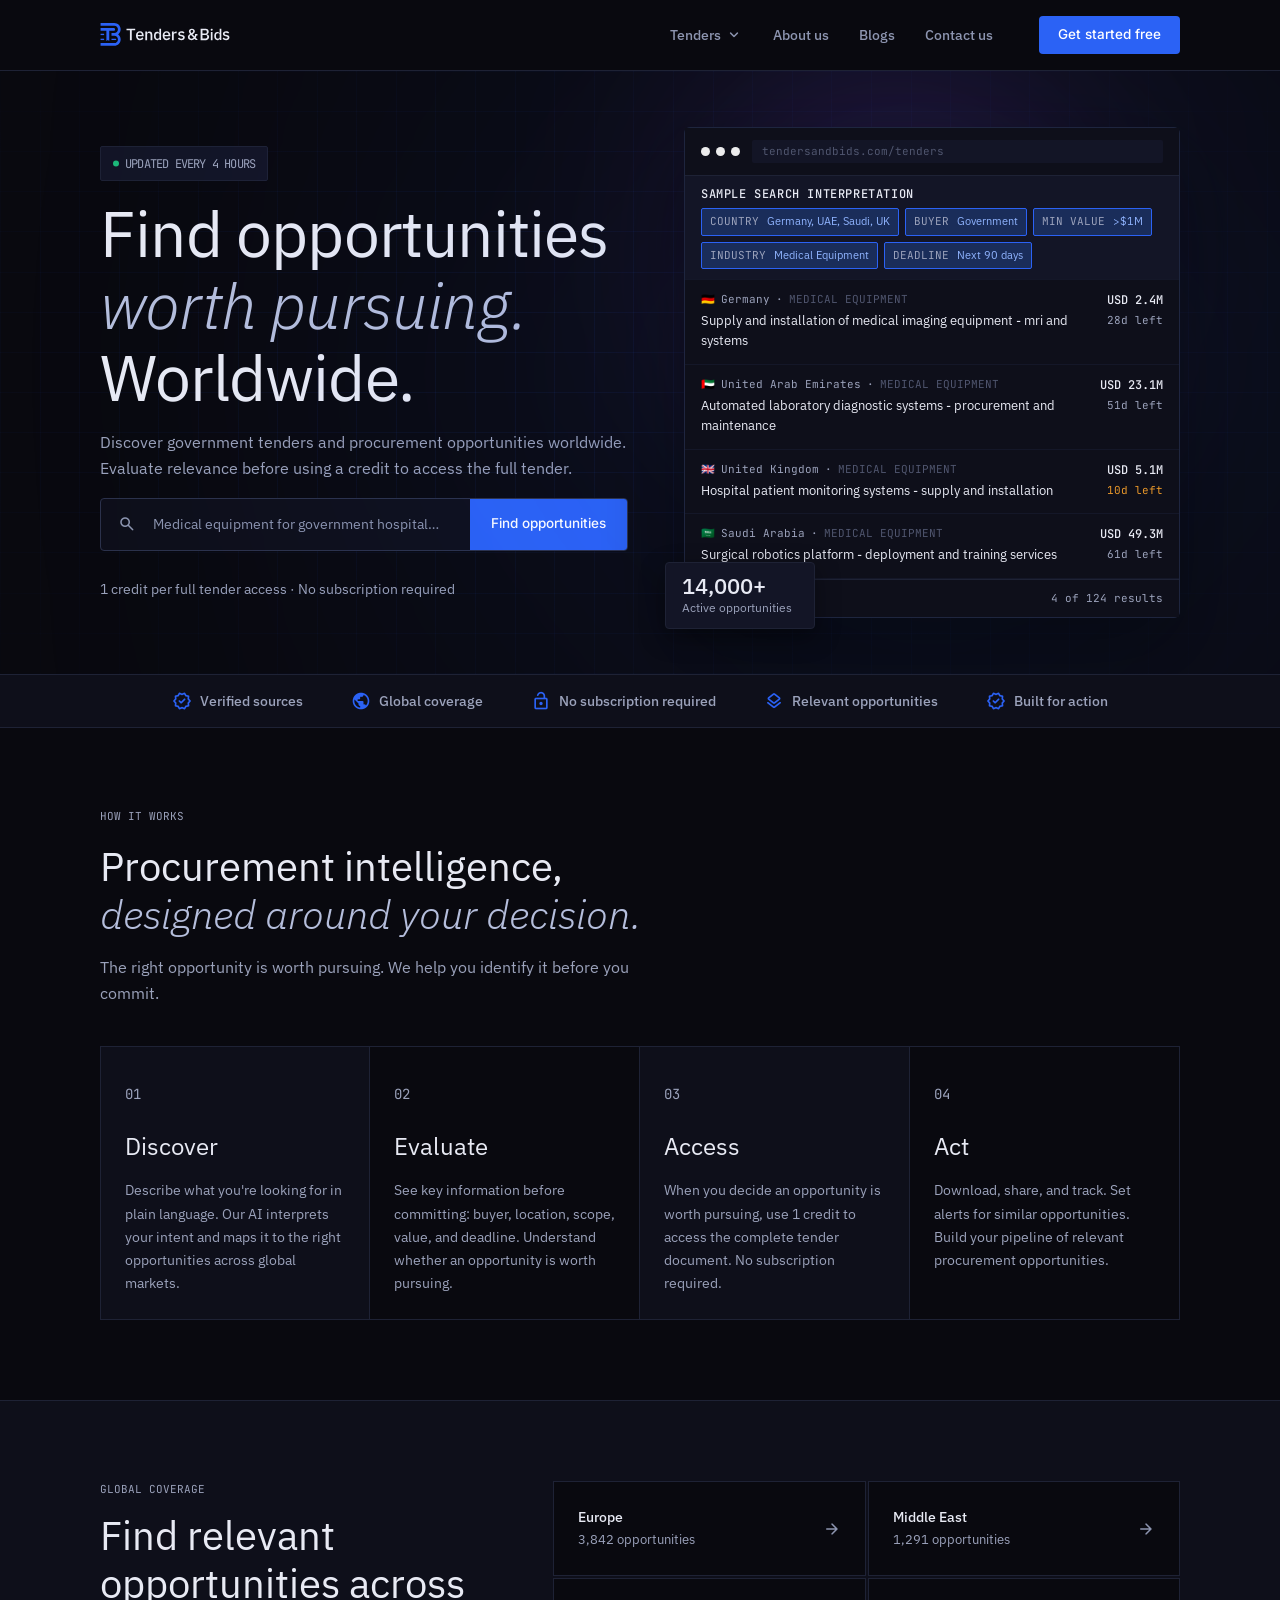
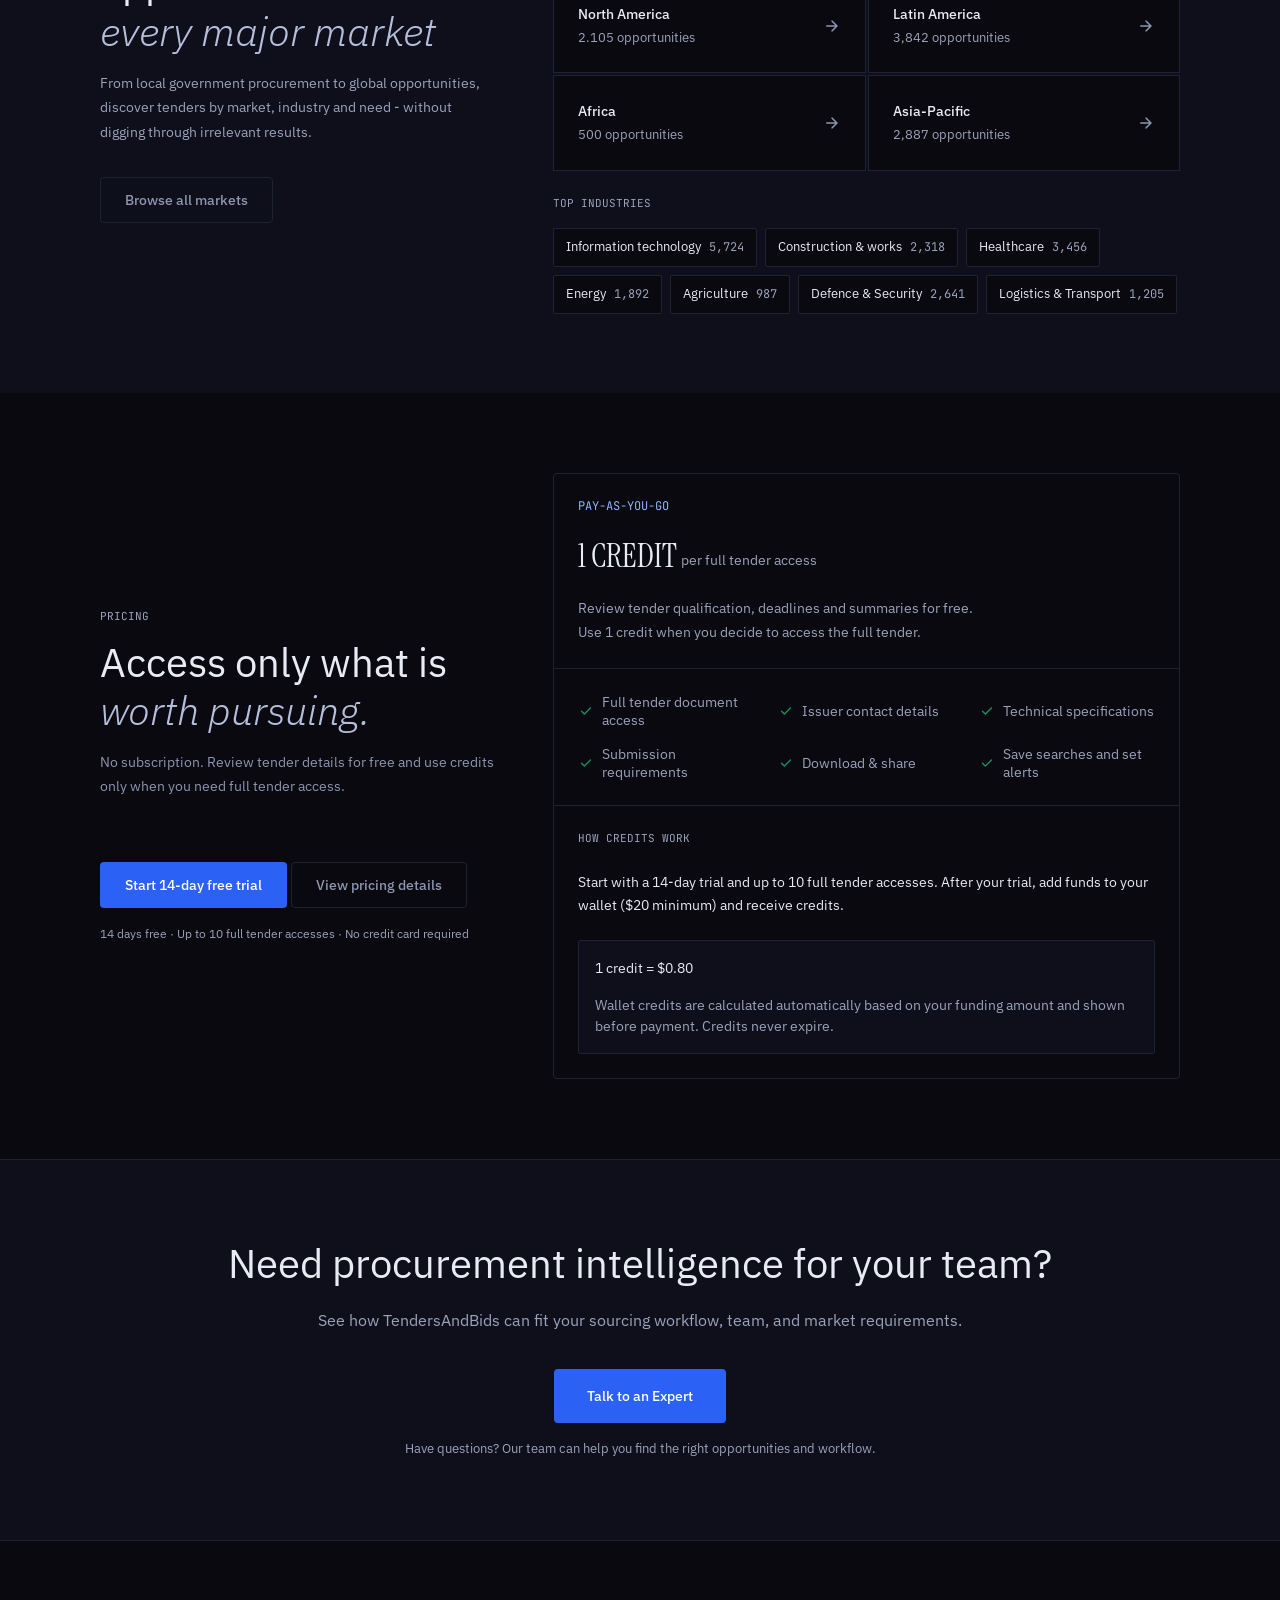
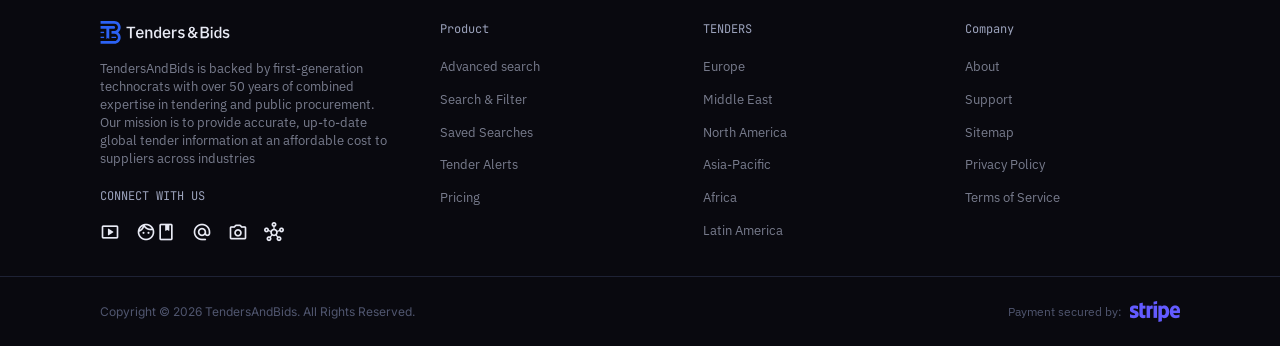
==== commit 7d0f518f: "changes" ====
--- a/index.html
+++ b/index.html
@@ -5,6 +5,9 @@
     <meta name="viewport" content="width=device-width, initial-scale=1.0">
     <title>Tenders & Bids — Find opportunities worth pursuing</title>
     <link rel="icon" href="./assets/logos/navbar-logo.png">
+    <link rel="preconnect" href="https://fonts.googleapis.com">
+    <link rel="preconnect" href="https://fonts.gstatic.com" crossorigin>
+    <link rel="stylesheet" href="https://fonts.googleapis.com/css2?family=Material+Symbols+Rounded:opsz,wght,FILL,GRAD@24,400,0,0">
     <link rel="stylesheet" href="css/global.css">
     <link rel="stylesheet" href="css/components.css">
     <link rel="stylesheet" href="css/style.css">
@@ -41,6 +44,7 @@
                     </div>
                 </div>
                 <aside class="preview-card reveal" aria-label="Sample search interpretation">
+                    <div class="preview-card__glow" aria-hidden="true"></div>
                     <div class="preview-card__chrome">
                         <div class="preview-card__dots">
                             <span></span><span></span><span></span>
--- a/css/global.css
+++ b/css/global.css
@@ -89,6 +89,14 @@
     --white: #FFFFFF;
     --unique: #1A2D5A;
     --region-hover: #151522;
+    --login-page-bg: #0B0C10;
+    --login-border: #1E293B;
+    --login-card-bg: #12141C;
+    --login-title-text: #F1F3F9;
+    --login-subtitle-text: #94A3B8;
+    --login-input: #64748B;
+    --chip-bg: #131E3D;
+    --chip-bg-disable: #09090F;
 
     --font-sans: "IBM Plex Sans", sans-serif;
     --font-mono: "JetBrains Mono", monospace;
--- a/css/components.css
+++ b/css/components.css
@@ -1,3 +1,30 @@
+.material-symbols-rounded {
+    font-family: "Material Symbols Rounded";
+    font-weight: normal;
+    font-style: normal;
+    font-size: 18px;
+    line-height: 1;
+    letter-spacing: normal;
+    text-transform: none;
+    display: inline-flex;
+    align-items: center;
+    justify-content: center;
+    white-space: nowrap;
+    direction: ltr;
+    -webkit-font-smoothing: antialiased;
+    font-variation-settings: "FILL" 0, "wght" 400, "GRAD" 0, "opsz" 24;
+}
+
+.icon-brand {
+    color: var(--primary);
+    font-size: 20px;
+}
+
+.icon-check {
+    color: var(--success);
+    font-size: 16px;
+}
+
 .site-header {
     position: relative;
     background: var(--page);
@@ -47,6 +74,7 @@
 .nav-link__chevron {
     display: inline-flex;
     color: var(--text-muted);
+    font-size: 16px;
 }
 
 .nav-toggle {
@@ -122,8 +150,11 @@
     color: var(--text-muted);
     font-size: 14px;
     line-height: 18.2px;
-    padding: 14px 0;
+    padding: 14px 16px 14px 0;
     outline: none;
+    white-space: nowrap;
+    overflow: hidden;
+    text-overflow: ellipsis;
 }
 
 .btn-search {
@@ -236,12 +267,13 @@
     border-color: var(--border-strong);
 }
 
-.region-card svg {
-    display: inline-block;
+.region-card .material-symbols-rounded {
+    display: inline-flex;
     transition: transform 0.22s ease;
-}
-
-.region-card:hover svg {
+    font-size: 18px;
+}
+
+.region-card:hover .material-symbols-rounded {
     transform: translateX(20px);
 }
 
@@ -316,6 +348,7 @@
     gap: var(--space-10);
     padding: var(--space-12) var(--space-16);
     border-bottom: 1px solid var(--border-inner);
+    background-color: var(--surface);
 }
 
 .result-row__meta {
@@ -415,6 +448,11 @@
     color: var(--text);
 }
 
+.social-row .material-symbols-rounded {
+    font-size: 20px;
+    color: currentColor;
+}
+
 .footer-bottom {
     display: flex;
     align-items: center;
--- a/css/style.css
+++ b/css/style.css
@@ -94,12 +94,28 @@
     box-shadow: 0 32px 80px rgba(0, 0, 0, 0.5);
 }
 
+.preview-card__glow {
+    position: absolute;
+    left: 50%;
+    top: 50%;
+    width: 390px;
+    height: 214px;
+    transform: translate(-50%, -50%);
+    background: var(--primary);
+    border-radius: 50%;
+    filter: blur(300px);
+    mix-blend-mode: normal;
+    z-index: -1;
+    pointer-events: none;
+}
+
 .preview-card__chrome {
     display: flex;
     align-items: center;
     gap: var(--space-12);
     padding: var(--space-12) var(--space-16);
     border-bottom: 1px solid var(--border);
+    background-color: var(--surface);
 }
 
 .preview-card__dots {
@@ -161,6 +177,7 @@
     font-size: 11px;
     line-height: 17.6px;
     color: var(--text-body);
+    background-color: var(--surface);
 }
 
 .preview-card__all {
@@ -349,10 +366,9 @@
 
 .feature-grid li {
     display: flex;
-    align-items: flex-start;
+    align-items: center;
     gap: var(--space-8);
     font-size: 14px;
-    line-height: 20.8px;
     color: var(--text-body);
 }
 
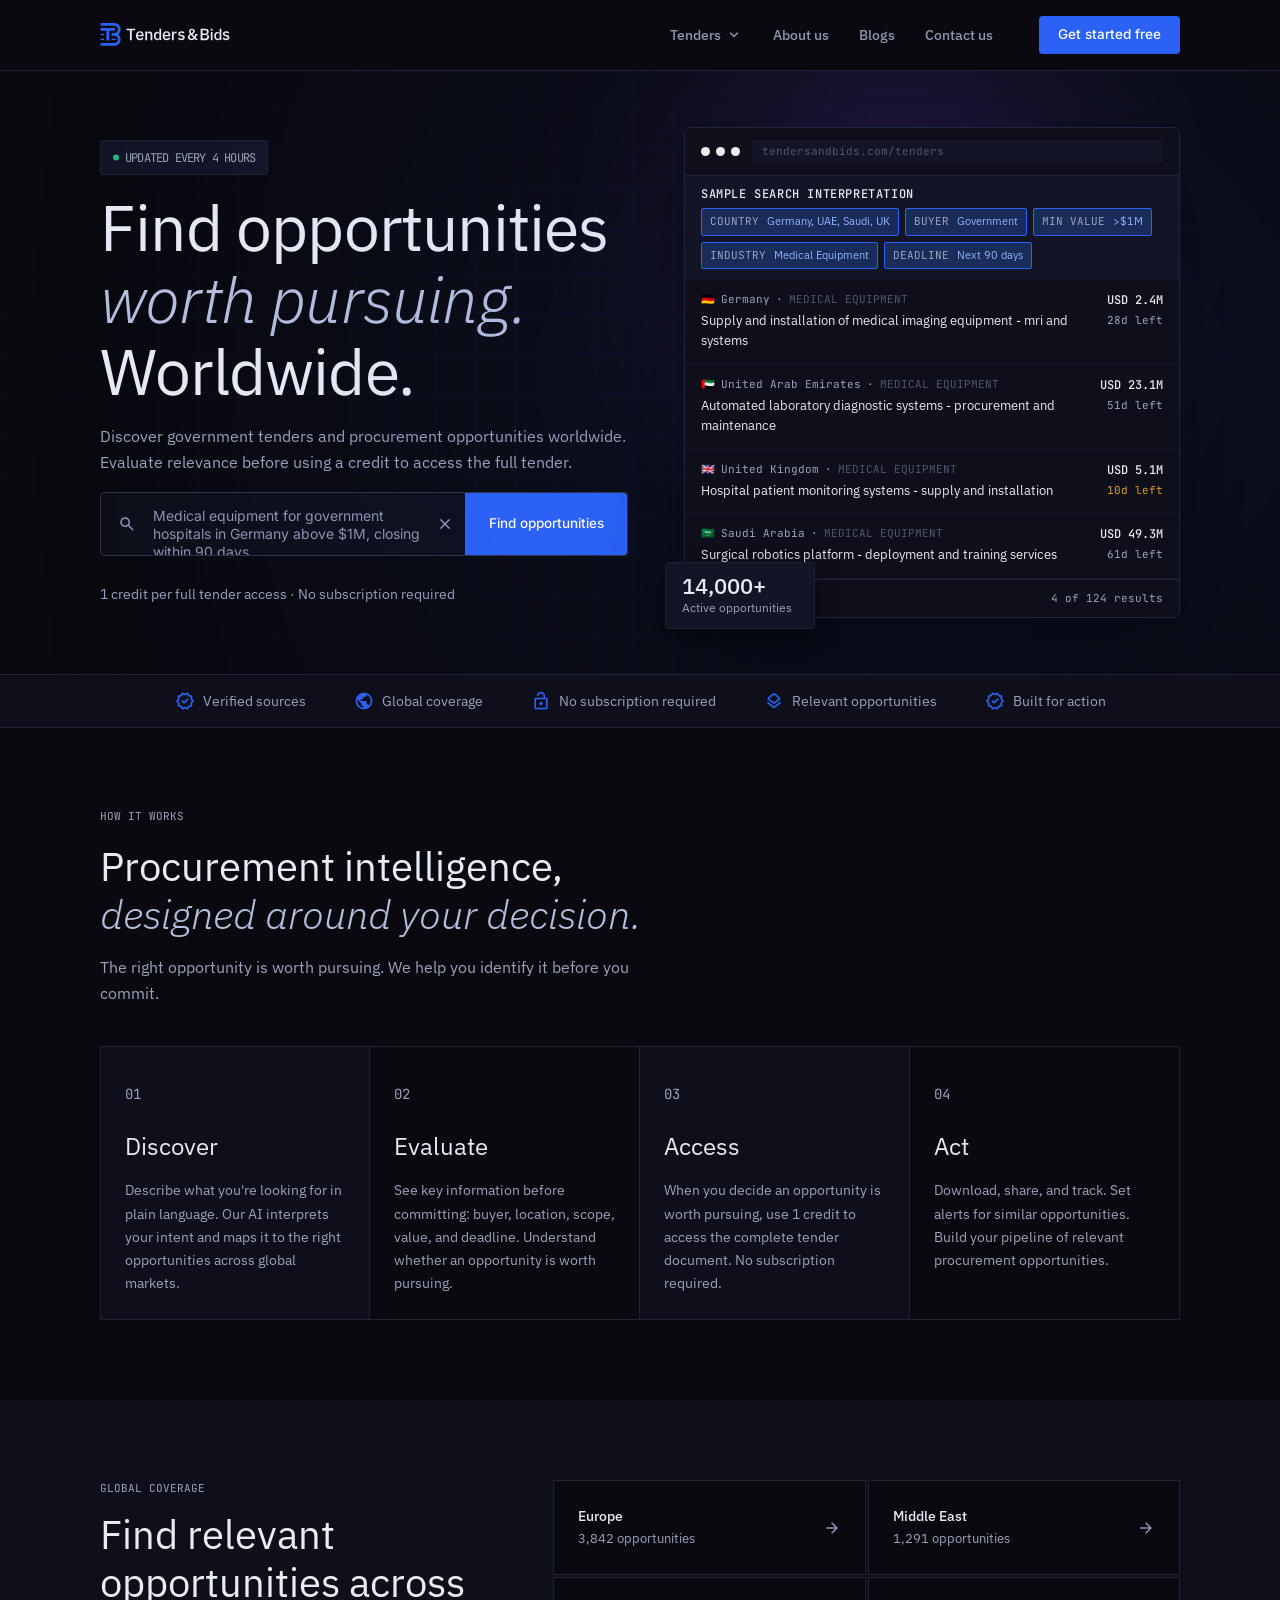
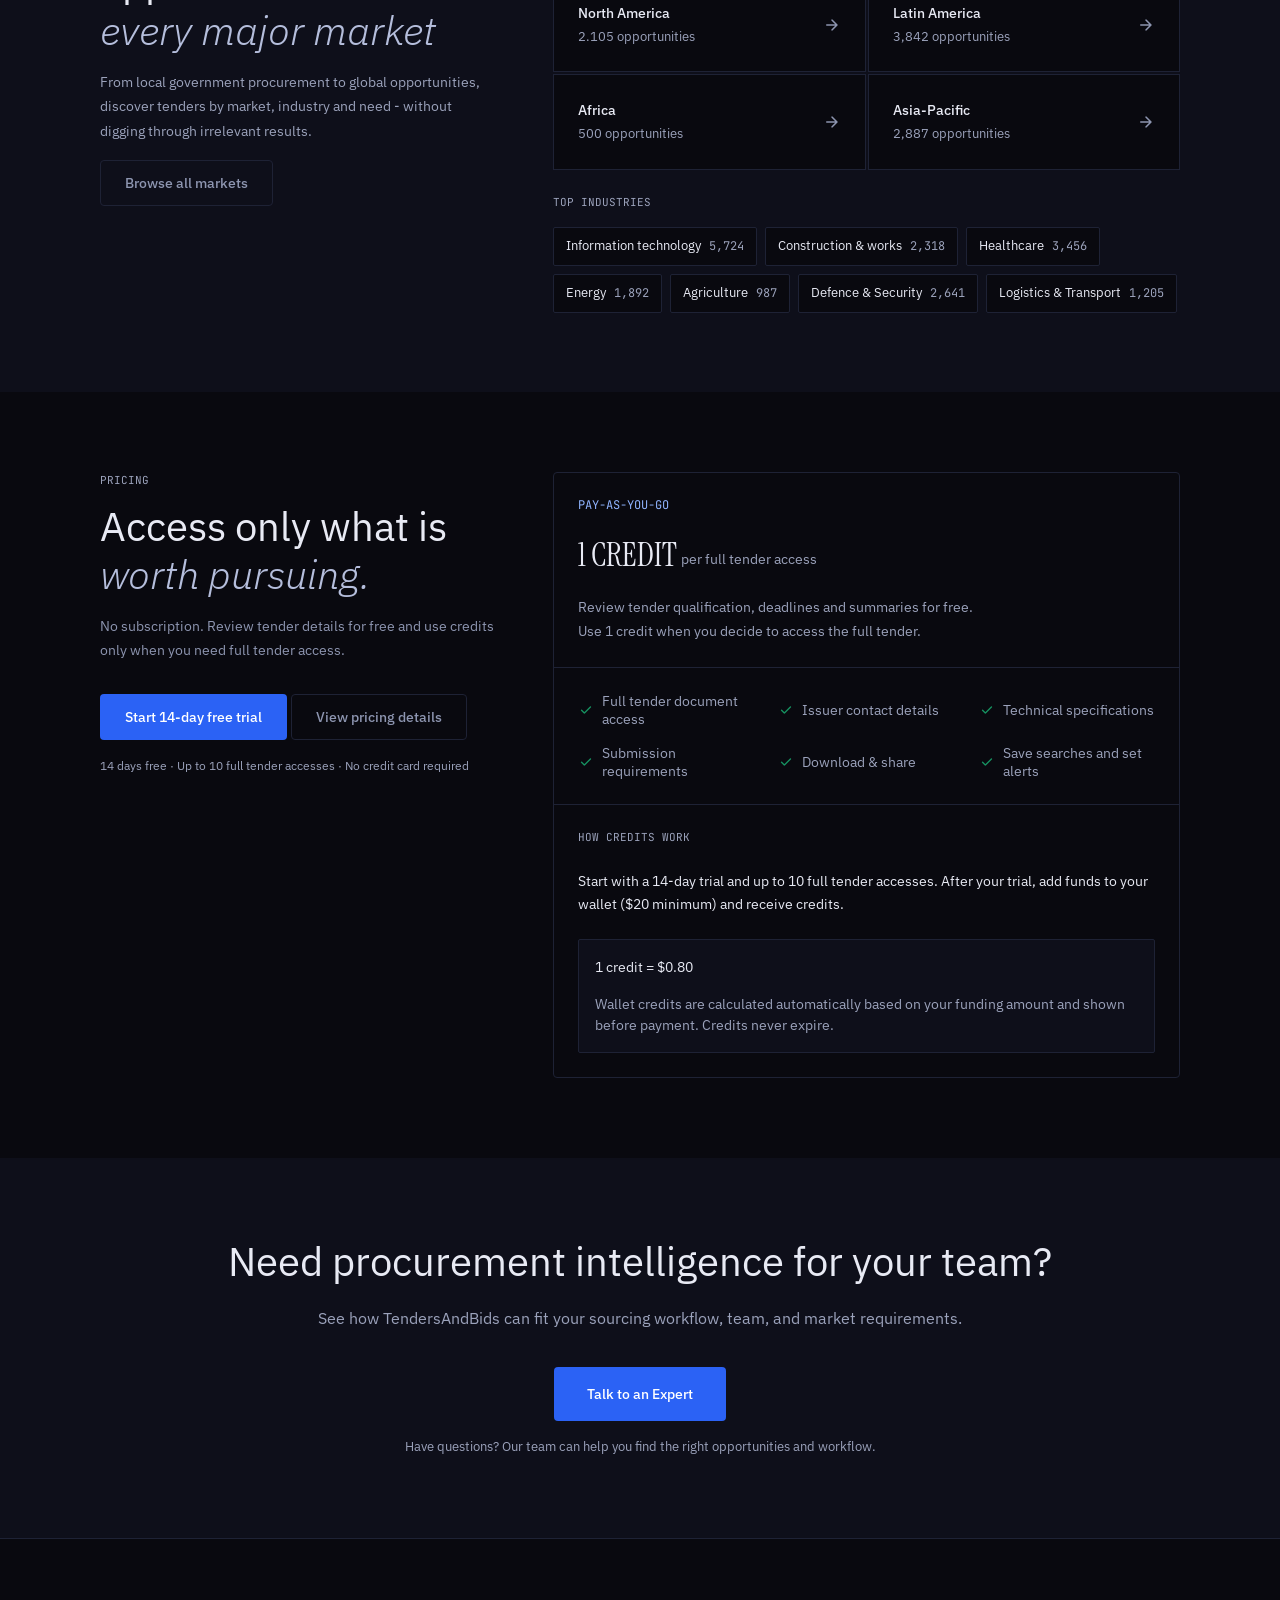
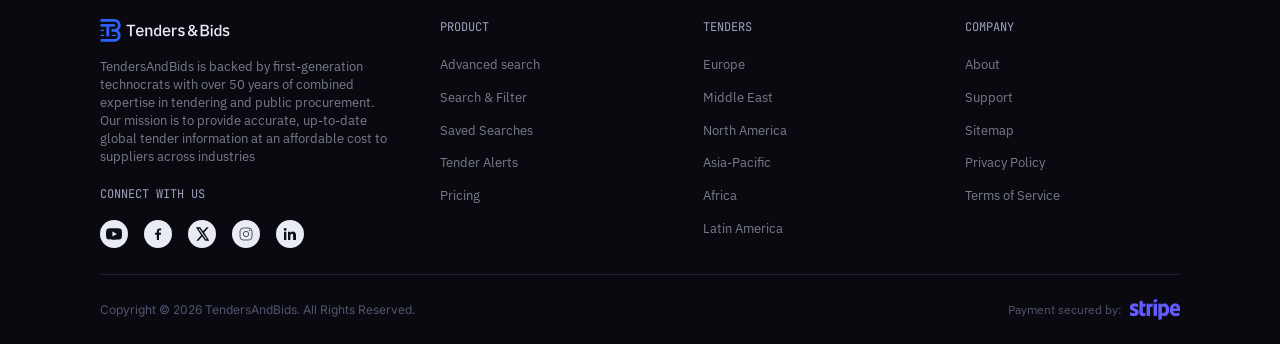
==== commit 90fa89bb: "ch" ====
--- a/index.html
+++ b/index.html
@@ -34,7 +34,10 @@
                     <p class="body-lg hero__lede">Discover government tenders and procurement opportunities worldwide. Evaluate relevance before using a credit to access the full tender.</p>
                     <form class="search-bar" action="#" method="get">
                         <span class="search-bar__icon"></span>
-                        <input class="search-bar__input" type="search" name="q" value="Medical equipment for government hospitals in Germany above $1M, closing within 90 days" aria-label="Search tenders">
+                        <textarea class="search-bar__input" name="q" aria-label="Search tenders" rows="2">Medical equipment for government hospitals in Germany above $1M, closing within 90 days</textarea>
+                        <button class="search-bar__clear" type="button" aria-label="Clear search">
+                            <span class="material-symbols-rounded">close</span>
+                        </button>
                         <button class="btn btn-primary btn-search" type="submit">Find opportunities</button>
                     </form>
                     <div class="hero__meta">
--- a/css/global.css
+++ b/css/global.css
@@ -109,6 +109,7 @@
     --space-8: 8px;
     --space-10: 10px;
     --space-12: 12px;
+    --space-14: 14px;
     --space-16: 16px;
     --space-20: 20px;
     --space-24: 24px;
--- a/css/components.css
+++ b/css/components.css
@@ -126,7 +126,7 @@
     align-items: stretch;
     width: 667px;
     max-width: 100%;
-    height: 53px;
+    min-height: 58px;
     background: var(--surface);
     border: 1px solid var(--border-strong);
     border-radius: var(--radius-sm);
@@ -140,6 +140,8 @@
     justify-content: center;
     color: var(--text-muted);
     flex-shrink: 0;
+    align-self: stretch;
+    cursor: pointer;
 }
 
 .search-bar__input {
@@ -150,11 +152,40 @@
     color: var(--text-muted);
     font-size: 14px;
     line-height: 18.2px;
-    padding: 14px 16px 14px 0;
+    padding: var(--space-14) 0;
     outline: none;
-    white-space: nowrap;
+    resize: none;
     overflow: hidden;
-    text-overflow: ellipsis;
+    text-overflow: initial;
+    white-space: normal;
+    max-height: 62px;
+    font-family: var(--font-ui);
+    align-self: center;
+}
+
+.search-bar__input::-webkit-scrollbar {
+    display: none;
+}
+
+.search-bar__clear {
+    display: inline-flex;
+    align-items: center;
+    justify-content: center;
+    width: 40px;
+    flex-shrink: 0;
+    color: var(--text-muted);
+    background: transparent;
+    cursor: pointer;
+    align-self: stretch;
+}
+
+.search-bar__clear:hover {
+    background: rgba(255, 255, 255, 0.02);
+}
+
+.search-bar__clear .material-symbols-rounded {
+    font-size: 18px;
+    line-height: 1;
 }
 
 .btn-search {
@@ -164,6 +195,9 @@
     font-size: 13.5px;
     line-height: 21.6px;
     font-weight: 500;
+    min-width: 162px;
+    align-self: stretch;
+    display: inline-flex;
 }
 
 .trust-item {
@@ -173,7 +207,7 @@
     color: var(--text-body);
     font-size: 14px;
     /* line-height: 20.8px; */
-    font-weight: 500;
+    font-weight: 400;
 }
 
 .step-card {
@@ -429,6 +463,7 @@
     font-family: var(--font-mono);
     font-size: 12px;
     line-height: 17.6px;
+    text-transform: uppercase;
     color: var(--text-body);
     margin-bottom: var(--space-16);
 }
@@ -448,9 +483,54 @@
     color: var(--text);
 }
 
-.social-row .material-symbols-rounded {
-    font-size: 20px;
-    color: currentColor;
+.social-row a {
+    display: inline-flex;
+    align-items: center;
+    justify-content: center;
+}
+
+.social-icon {
+    display: inline-flex;
+    align-items: center;
+    justify-content: center;
+    width: 28px;
+    height: 28px;
+    border-radius: 50%;
+    background: #E8EAF4;
+    color: #0a0e17;
+}
+
+.social-icon svg {
+    width: 16px;
+    height: 16px;
+    display: block;
+    fill: currentColor;
+}
+
+.social-icon svg rect,
+.social-icon svg circle {
+    stroke: currentColor;
+    fill: none;
+}
+
+.social-icon svg circle:last-child {
+    fill: currentColor;
+    stroke: none;
+}
+
+.line {
+    width: min(100%, calc(var(--content) + var(--section-pad-x) * 2));
+    margin: 0 auto;
+    padding-left: var(--section-pad-x);
+    padding-right: var(--section-pad-x);
+}
+
+.line .actual-line {
+    background-color: var(--border);
+    height: 1px;
+    width: 100%;
+    box-sizing: border-box;
+    display: flex;
 }
 
 .footer-bottom {
@@ -460,7 +540,7 @@
     gap: var(--space-16);
     padding-top: var(--space-24);
     padding-bottom: var(--space-24);
-    border-top: 1px solid var(--border);
+    /* border-top: 1px solid var(--border); */
     font-family: var(--font-ui);
     font-size: 12px;
     line-height: 19.2px;
--- a/css/style.css
+++ b/css/style.css
@@ -238,7 +238,6 @@
 
 .section--surface {
     background: var(--surface);
-    border-top: 1px solid var(--border);
 }
 
 .section-intro {
@@ -272,6 +271,8 @@
     display: flex;
     flex-direction: column;
     align-items: flex-start;
+    justify-content: flex-start;
+    height: 100%;
 }
 
 .split__copy .heading-lg {
@@ -285,7 +286,7 @@
 
 .split__copy .btn,
 .split__copy .btn-row {
-    margin-top: var(--space-32);
+    margin-top: var(--space-16);
 }
 
 .split__copy .fine-print {
@@ -392,9 +393,9 @@
     color: var(--text-body);
 }
 
-.cta-band {
+/* .cta-band {
     border-top: 1px solid var(--border);
-}
+} */
 
 .cta-band__inner {
     display: flex;
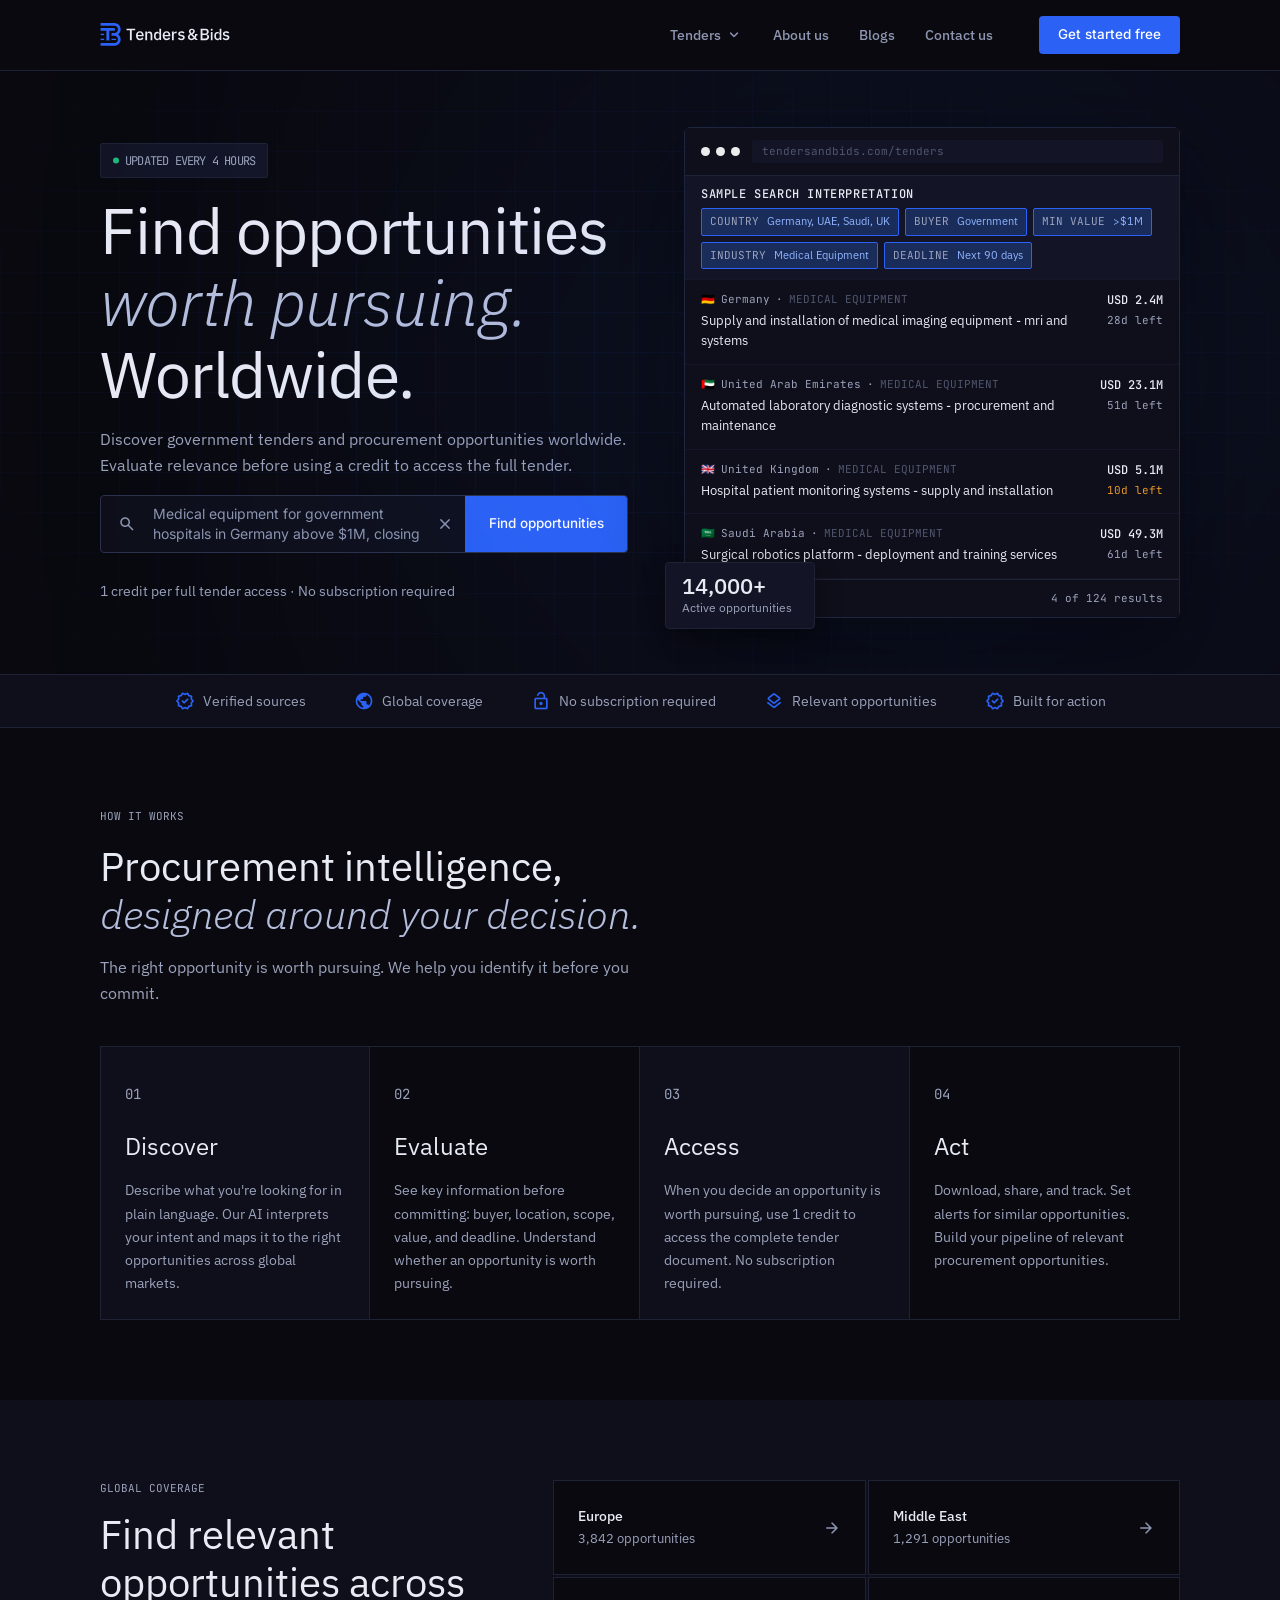
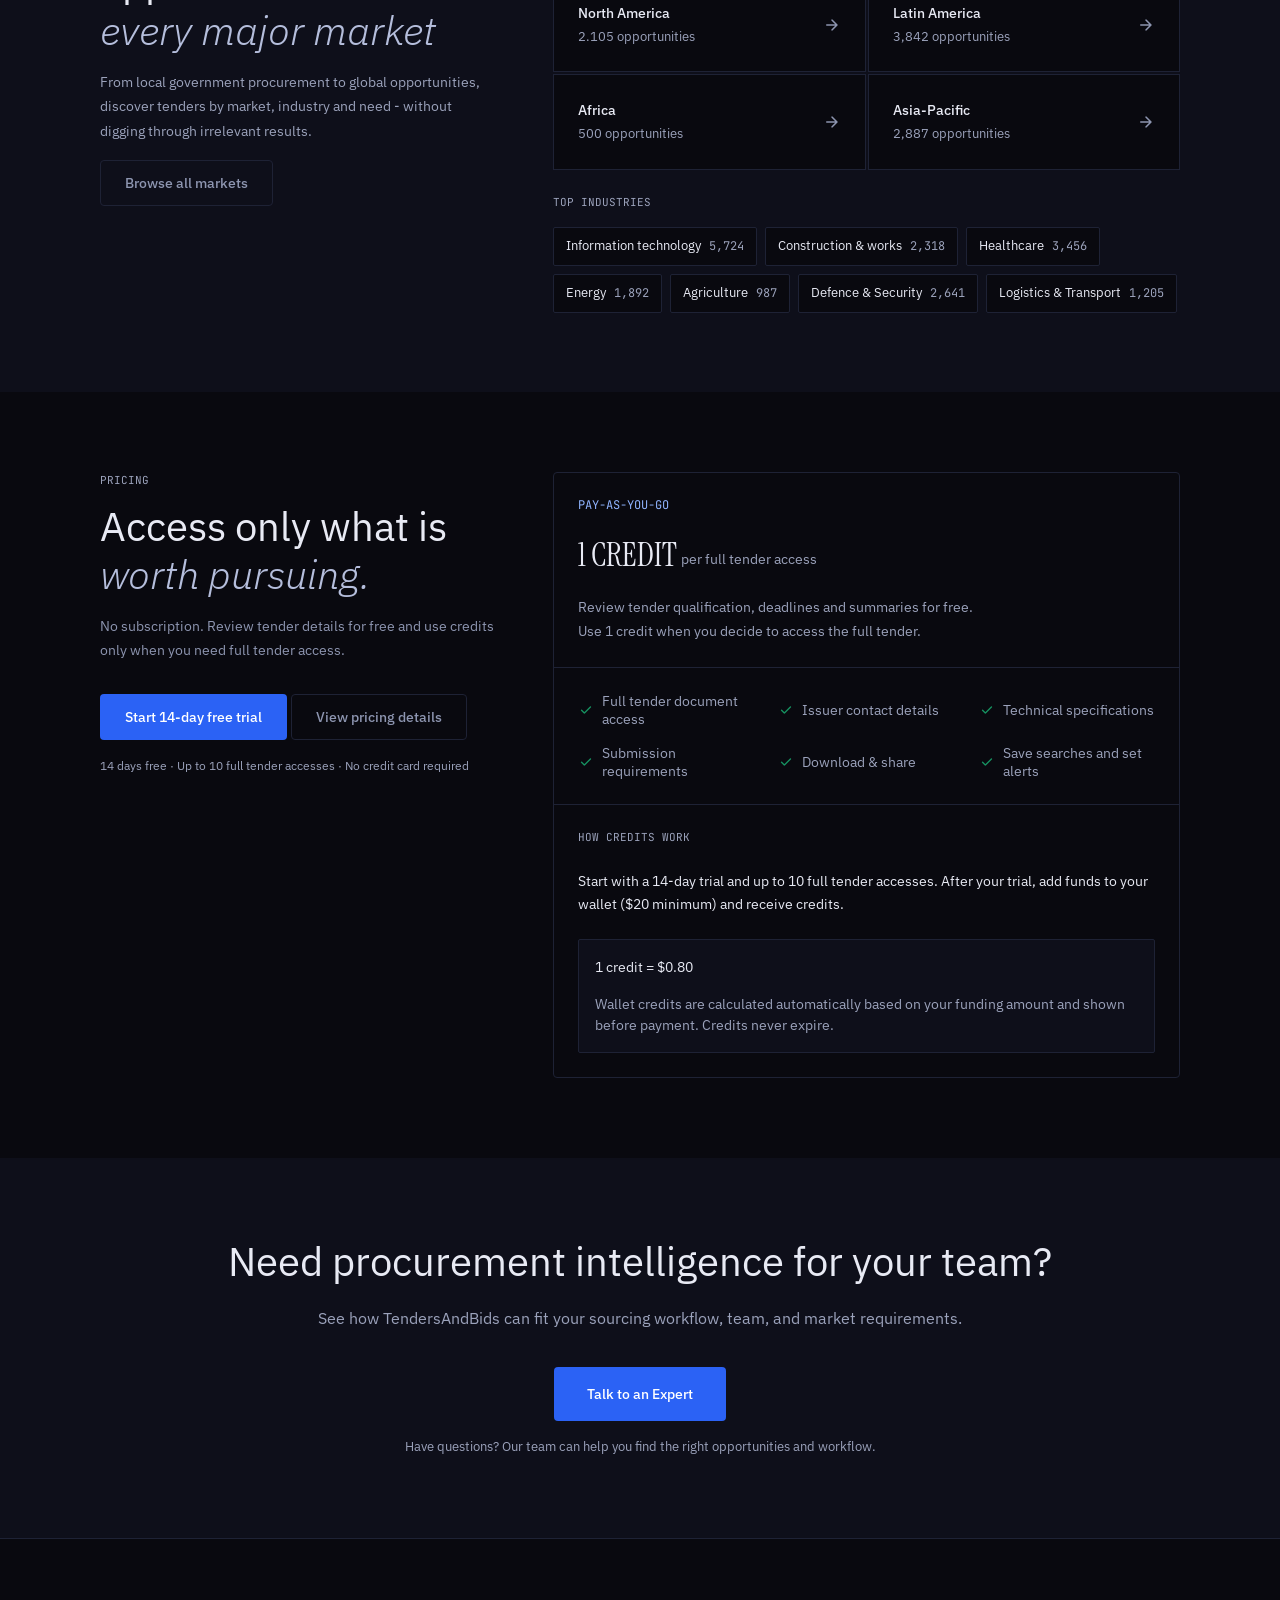
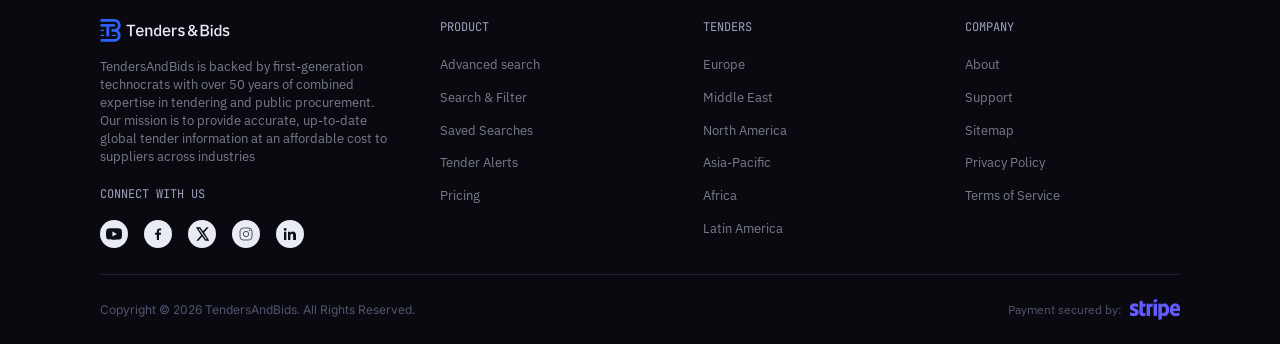
==== commit ad674b94: "heroSectionChanges" ====
--- a/index.html
+++ b/index.html
@@ -34,7 +34,7 @@
                     <p class="body-lg hero__lede">Discover government tenders and procurement opportunities worldwide. Evaluate relevance before using a credit to access the full tender.</p>
                     <form class="search-bar" action="#" method="get">
                         <span class="search-bar__icon"></span>
-                        <textarea class="search-bar__input" name="q" aria-label="Search tenders" rows="2">Medical equipment for government hospitals in Germany above $1M, closing within 90 days</textarea>
+                        <textarea class="search-bar__input" name="q" aria-label="Search tenders" rows="1">Medical equipment for government hospitals in Germany above $1M, closing within 90 days</textarea>
                         <button class="search-bar__clear" type="button" aria-label="Clear search">
                             <span class="material-symbols-rounded">close</span>
                         </button>
--- a/css/components.css
+++ b/css/components.css
@@ -151,16 +151,18 @@
     background: transparent;
     color: var(--text-muted);
     font-size: 14px;
-    line-height: 18.2px;
-    padding: var(--space-14) 0;
+    line-height: 20px;      /* CHANGED: fixed, predictable value */
+    padding: 0;              /* CHANGED: padding hata di, JS ab exact height set karega */
+    box-sizing: border-box;  /* NEW: zaroori hai */
     outline: none;
     resize: none;
     overflow: hidden;
-    text-overflow: initial;
-    white-space: normal;
-    max-height: 62px;
     font-family: var(--font-ui);
-    align-self: center;
+    align-self: center;      /* isi se ab real vertical centering milegi */
+}
+
+.search-bar__input.is-scrollable {
+    overflow-y: auto;
 }
 
 .search-bar__input::-webkit-scrollbar {
@@ -177,10 +179,6 @@
     background: transparent;
     cursor: pointer;
     align-self: stretch;
-}
-
-.search-bar__clear:hover {
-    background: rgba(255, 255, 255, 0.02);
 }
 
 .search-bar__clear .material-symbols-rounded {
--- a/css/style.css
+++ b/css/style.css
@@ -40,7 +40,7 @@
     background:
         radial-gradient(circle at 50% 50%, rgba(157, 55, 252, 0.72), rgba(157, 55, 252, 0.18) 38%, rgba(157, 55, 252, 0.08) 52%, transparent 72%);
     filter: blur(119px);
-    opacity: 0.95;
+    opacity: 0;
     pointer-events: none;
     mix-blend-mode: screen;
     will-change: left, top;
--- a/css/responsive.css
+++ b/css/responsive.css
@@ -121,6 +121,8 @@
         padding-top: 16px;
         padding-bottom: 16px;
         border: 0;
+        display: grid;
+        grid-template-columns: repeat(2, 1fr);
     }
 
     .trust-bar {
@@ -149,6 +151,12 @@
         width: 100%;
     }
 
+    .btn-row{
+        display: grid;
+        grid-template-columns: repeat(2, 1fr);
+        column-gap: var(--space-10);
+    }
+
     .btn-row .btn {
         flex: 1;
         white-space: normal;
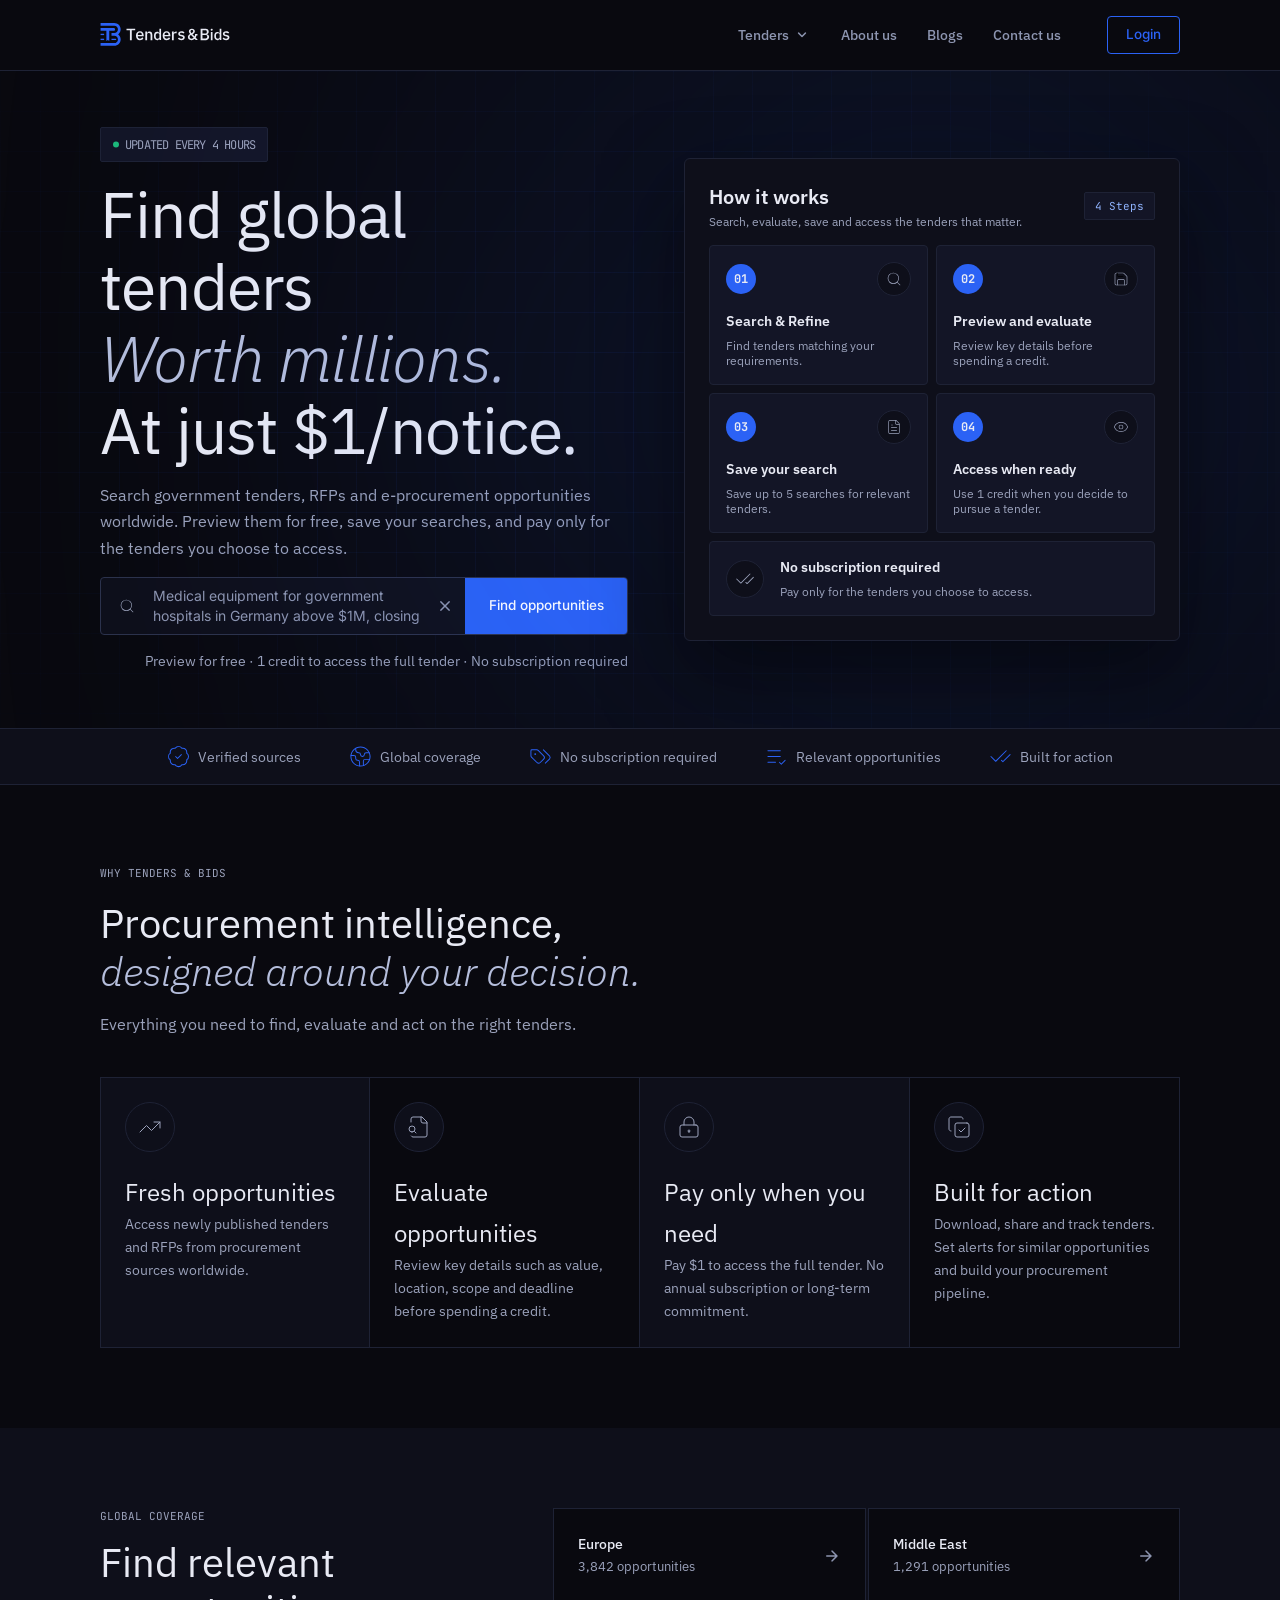
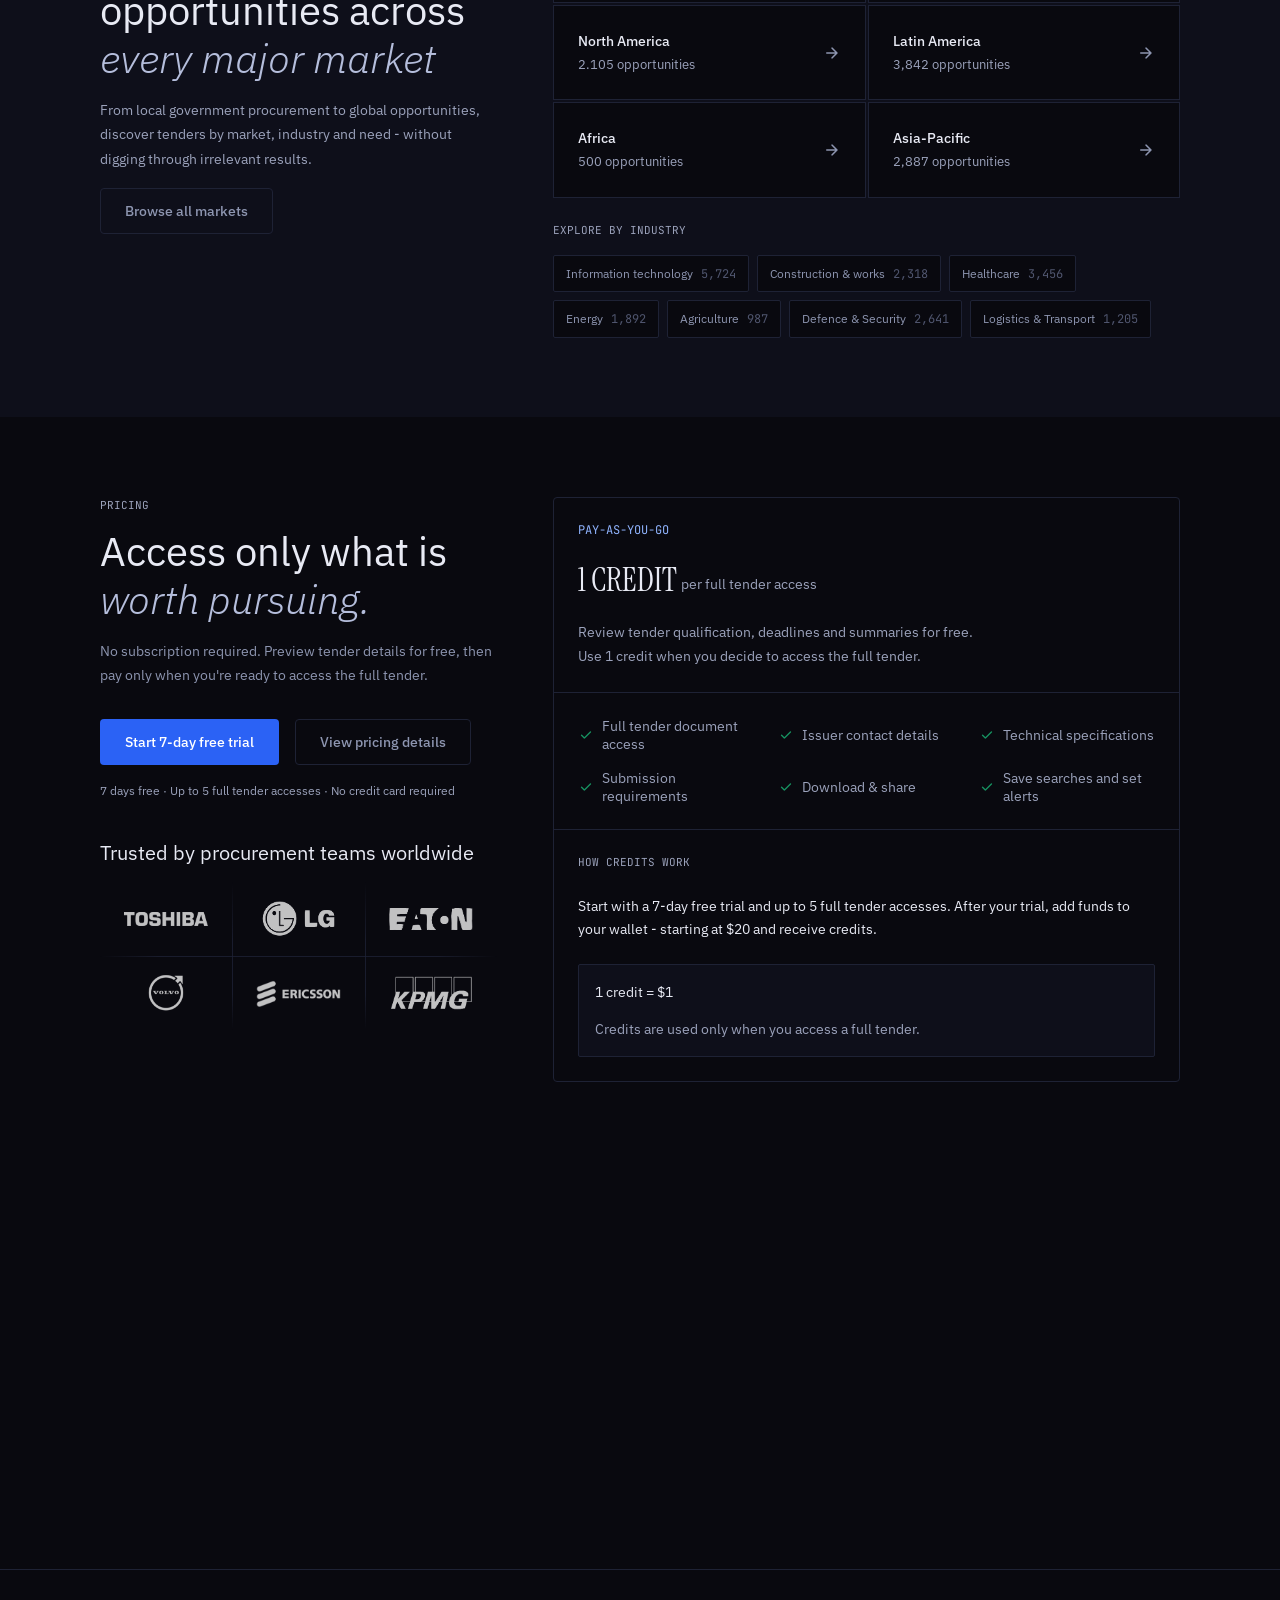
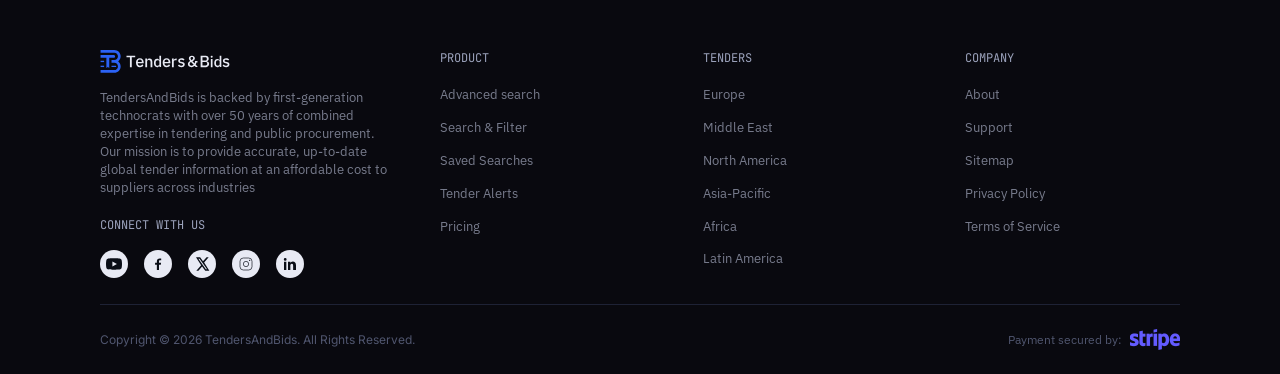
==== commit 6dc22357: "text-changes" ====
--- a/index.html
+++ b/index.html
@@ -1,5 +1,6 @@
 <!DOCTYPE html>
 <html lang="en">
+
 <head>
     <meta charset="UTF-8">
     <meta name="viewport" content="width=device-width, initial-scale=1.0">
@@ -7,12 +8,14 @@
     <link rel="icon" href="./assets/logos/navbar-logo.png">
     <link rel="preconnect" href="https://fonts.googleapis.com">
     <link rel="preconnect" href="https://fonts.gstatic.com" crossorigin>
-    <link rel="stylesheet" href="https://fonts.googleapis.com/css2?family=Material+Symbols+Rounded:opsz,wght,FILL,GRAD@24,400,0,0">
+    <link rel="stylesheet"
+        href="https://fonts.googleapis.com/css2?family=Material+Symbols+Rounded:opsz,wght,FILL,GRAD@24,400,0,0">
     <link rel="stylesheet" href="css/global.css">
     <link rel="stylesheet" href="css/components.css">
     <link rel="stylesheet" href="css/style.css">
     <link rel="stylesheet" href="css/responsive.css">
 </head>
+
 <body>
     <div id="site-header"></div>
 
@@ -27,14 +30,15 @@
                         UPDATED EVERY 4 HOURS
                     </div>
                     <h1 class="heading-xl">
-                        Find opportunities<br>
-                        <em>worth pursuing.</em><br>
-                        Worldwide.
+                        Find global tenders<br>
+                        <em>Worth millions.</em><br>
+                        At just $1/notice.
                     </h1>
-                    <p class="body-lg hero__lede">Discover government tenders and procurement opportunities worldwide. Evaluate relevance before using a credit to access the full tender.</p>
+                    <p class="body-lg hero__lede">Search government tenders, RFPs and e-procurement opportunities worldwide. Preview them for free, save your searches, and pay only for the tenders you choose to access.</p>
                     <form class="search-bar" action="#" method="get">
                         <span class="search-bar__icon"></span>
-                        <textarea class="search-bar__input" name="q" aria-label="Search tenders" rows="1">Medical equipment for government hospitals in Germany above $1M, closing within 90 days</textarea>
+                        <textarea class="search-bar__input" name="q" aria-label="Search tenders"
+                            rows="1">Medical equipment for government hospitals in Germany above $1M, closing within 90 days</textarea>
                         <button class="search-bar__clear" type="button" aria-label="Clear search">
                             <span class="material-symbols-rounded">close</span>
                         </button>
@@ -43,29 +47,28 @@
                     <div class="hero__meta">
                         <!-- <a class="text-link" href="#">Advanced search</a> -->
                         <!-- <span class="hero__dot" aria-hidden="true"></span> -->
-                        <p>1 credit per full tender access · No subscription required</p>
+                        <p>Preview for free · 1 credit to access the full tender · No subscription required</p>
                     </div>
                 </div>
                 <aside class="preview-card reveal" aria-label="Sample search interpretation">
                     <div class="preview-card__glow" aria-hidden="true"></div>
-                    <div class="preview-card__chrome">
-                        <div class="preview-card__dots">
-                            <span></span><span></span><span></span>
+                    <div class="cradddd">
+                        <div class="preview-card__filters">
+                            <div class="left">
+                                <div class="title">
+                                    How it works
+                                </div>
+                                <div class="subtitle">
+                                    Search, evaluate, save and access the tenders that matter.
+                                </div>
+                            </div>
+                            <div class="right">
+                                <div class="steps">
+                                    4 Steps
+                                </div>
+                            </div>
                         </div>
-                        <div class="preview-card__url">tendersandbids.com/tenders</div>
-                    </div>
-                    <div class="preview-card__filters">
-                        <p class="preview-card__kicker">SAMPLE SEARCH INTERPRETATION</p>
-                        <div class="filter-chips" id="filter-chips"></div>
-                    </div>
-                    <div class="preview-results" id="preview-results"></div>
-                    <div class="preview-card__foot">
-                        <a class="preview-card__all" href="#">View all →</a>
-                        <span>4 of 124 results</span>
-                    </div>
-                    <div class="stat-float">
-                        <strong class="counter" data-target="14,000+">0</strong>
-                        <span>Active opportunities</span>
+                        <div class="preview-results" id="preview-results"></div>
                     </div>
                 </aside>
             </div>
@@ -78,9 +81,9 @@
         <section class="section section--page reveal" id="how-it-works">
             <div class="shell">
                 <div class="section-intro reveal">
-                    <p class="eyebrow">HOW IT WORKS</p>
+                    <p class="eyebrow">WHY TENDERS & BIDS</p>
                     <h2 class="heading-lg">Procurement intelligence,<br><em>designed around your decision.</em></h2>
-                    <p class="body-lg">The right opportunity is worth pursuing. We help you identify it before  you commit.</p>
+                    <p class="body-lg">Everything you need to find, evaluate and act on the right tenders.</p>
                 </div>
                 <div class="step-grid" id="step-grid"></div>
             </div>
@@ -91,15 +94,17 @@
                 <div class="split__copy reveal">
                     <p class="eyebrow">GLOBAL COVERAGE</p>
                     <h2 class="heading-lg">Find relevant opportunities across<br><em>every major market</em></h2>
-                    <p class="body-md">From local government procurement to global opportunities, discover tenders by market, industry and need - without digging through irrelevant results.</p>
-                    <a class="btn btn-secondary btn-md" href="#">Browse all markets</a>
+                    <p class="body-md">From local government procurement to global opportunities, discover tenders by
+                        market, industry and need - without digging through irrelevant results.</p>
+                    <a class="btn btn-secondary btn-md upper" href="#">Browse all markets</a>
                 </div>
                 <div class="split__media">
                     <div class="region-grid" id="region-grid"></div>
                     <div class="industry-block">
-                        <p class="eyebrow">TOP INDUSTRIES</p>
+                        <p class="eyebrow">EXPLORE BY INDUSTRY</p>
                         <div class="chip-row" id="industry-chips"></div>
                     </div>
+                    <a class="btn btn-secondary btn-md lower" href="#">Browse all markets</a>
                 </div>
             </div>
         </section>
@@ -109,26 +114,97 @@
                 <div class="split__copy reveal">
                     <p class="eyebrow">PRICING</p>
                     <h2 class="heading-lg">Access only what is<br><em>worth pursuing.</em></h2>
-                    <p class="body-muted">No subscription. Review tender details for free and use credits only when you need full tender access.</p>
+                    <p class="body-muted">No subscription required. Preview tender details for free, then pay only when you're ready to access the full tender.</p>
                     <div class="btn-row">
-                        <a class="btn btn-primary btn-md" href="#">Start 14-day free trial</a>
+                        <a class="btn btn-primary btn-md" href="#">Start 7-day free trial</a>
                         <a class="btn btn-secondary btn-md" href="#">View pricing details</a>
                     </div>
-                    <p class="fine-print">14 days free · Up to 10 full tender accesses · No credit card required</p>
+                    <p class="fine-print">7 days free · Up to 5 full tender accesses · No credit card required</p>
+                    <div class="trusted-section">
+
+                        <p class="trusted-heading">
+                            Trusted by procurement teams worldwide
+                        </p>
+
+                        <div class="trusted-logos">
+                            <div class="grid-line horizontal"></div>
+                            <div class="grid-line vertical v1"></div>
+                            <div class="grid-line vertical v2"></div>
+
+                            <div class="trusted-logos-track">
+                                <div class="trusted-logos-set">
+                                    <div class="trusted-logo"
+                                        style="--logo-img: url('../assets/trusted-logo/toshiba.png');">
+                                        <img src="../assets/trusted-logo/toshiba.png" alt="Toshiba">
+                                    </div>
+                                    <div class="trusted-logo"
+                                        style="--logo-img: url('../assets/trusted-logo/LG-Logo 1.png');">
+                                        <img src="../assets/trusted-logo/lg.png" alt="LG">
+                                    </div>
+                                    <div class="trusted-logo"
+                                        style="--logo-img: url('../assets/trusted-logo/110-1105701_2000px-eaton-corporation-logo-eaton-logo 1.png');">
+                                        <img src="../assets/trusted-logo/eaton.png" alt="Eaton">
+                                    </div>
+                                    <div class="trusted-logo"
+                                        style="--logo-img: url('../assets/trusted-logo/Volvo-Logo 1.svg');">
+                                        <img src="../assets/trusted-logo/Volvo-Logo 1.svg" alt="Volvo">
+                                    </div>
+                                    <div class="trusted-logo"
+                                        style="--logo-img: url('../assets/trusted-logo/Ericsson-Symbol 1.svg');">
+                                        <img src="../assets/trusted-logo/Ericsson-Symbol 1.svg" alt="Ericsson">
+                                    </div>
+                                    <div class="trusted-logo"
+                                        style="--logo-img: url('../assets/trusted-logo/KPMG-Logo-800-x-800 1.svg');">
+                                        <img src="../assets/trusted-logo/kpmg.png" alt="KPMG">
+                                    </div>
+                                </div>
+                                <div class="trusted-logos-set copy">
+                                    <div class="trusted-logo"
+                                        style="--logo-img: url('../assets/trusted-logo/toshiba.png');">
+                                        <img src="../assets/trusted-logo/toshiba.png" alt="Toshiba">
+                                    </div>
+                                    <div class="trusted-logo"
+                                        style="--logo-img: url('../assets/trusted-logo/LG-Logo 1.png');">
+                                        <img src="../assets/trusted-logo/LG-Logo 1.png" alt="LG">
+                                    </div>
+                                    <div class="trusted-logo"
+                                        style="--logo-img: url('../assets/trusted-logo/110-1105701_2000px-eaton-corporation-logo-eaton-logo 1.png');">
+                                        <img src="../assets/trusted-logo/110-1105701_2000px-eaton-corporation-logo-eaton-logo 1.png"
+                                            alt="Eaton">
+                                    </div>
+                                    <div class="trusted-logo"
+                                        style="--logo-img: url('../assets/trusted-logo/Volvo-Logo 1.svg');">
+                                        <img src="../assets/trusted-logo/Volvo-Logo 1.svg" alt="Volvo">
+                                    </div>
+                                    <div class="trusted-logo"
+                                        style="--logo-img: url('../assets/trusted-logo/Ericsson-Symbol 1.svg');">
+                                        <img src="../assets/trusted-logo/Ericsson-Symbol 1.svg" alt="Ericsson">
+                                    </div>
+                                    <div class="trusted-logo"
+                                        style="--logo-img: url('../assets/trusted-logo/KPMG-Logo-800-x-800 1.svg');">
+                                        <img src="../assets/trusted-logo/KPMG-Logo-800-x-800 1.svg" alt="KPMG">
+                                    </div>
+                                </div>
+                            </div>
+                        </div>
+
+                    </div>
                 </div>
                 <div class="pricing-card">
                     <div class="pricing-card__head">
                         <p class="text-accent">PAY-AS-YOU-GO</p>
-                        <p class="credit-line"><span class="credit-line__value">1 CREDIT</span> <span>per full tender access</span></p>
-                        <p>Review tender qualification, deadlines and summaries for free.<br>Use 1 credit when you decide to access the full tender.</p>
+                        <p class="credit-line"><span class="credit-line__value">1 CREDIT</span> <span>per full tender
+                                access</span></p>
+                        <p>Review tender qualification, deadlines and summaries for free.<br>Use 1 credit when you
+                            decide to access the full tender.</p>
                     </div>
                     <ul class="feature-grid" id="credit-features"></ul>
                     <div class="pricing-card__body">
                         <p class="eyebrow">HOW CREDITS WORK</p>
-                        <p class="body-on-dark">Start with a 14-day trial and up to 10 full tender accesses. After your trial, add funds to your wallet ($20 minimum) and receive credits.</p>
+                        <p class="body-on-dark">Start with a 7-day free trial and up to 5 full tender accesses. After your trial, add funds to your wallet - starting at $20 and receive credits.</p>
                         <div class="wallet-box">
-                            <p class="body-on-dark">1 credit = $0.80</p>
-                            <p>Wallet credits are calculated automatically based on your funding amount and shown before payment. Credits never expire.</p>
+                            <p class="body-on-dark">1 credit = $1</p>
+                            <p>Credits are used only when you access a full tender.</p>
                         </div>
                     </div>
                 </div>
@@ -139,9 +215,10 @@
             <div class="shell">
                 <div class="cta-band__inner reveal">
                     <h2 class="heading-lg heading-lg--center">Need procurement intelligence for your team?</h2>
-                    <p class="body-lg">See how TendersAndBids can fit your sourcing workflow, team, and market requirements.</p>
+                    <p class="body-lg">See how TendersAndBids can fit your team's sourcing workflow, market requirements and procurement needs.</p>
                     <a class="btn btn-primary btn-lg" href="#">Talk to an Expert</a>
-                    <p class="cta-band__note">Have questions? Our team can help you find the right opportunities and workflow.</p>
+                    <p class="cta-band__note">Have questions? Our team can help you find the right opportunities and
+                        workflow.</p>
                 </div>
             </div>
         </section>
@@ -153,4 +230,5 @@
     <script src="js/components.js"></script>
     <script src="js/main.js"></script>
 </body>
-</html>
+
+</html>
--- a/css/global.css
+++ b/css/global.css
@@ -122,6 +122,7 @@
     --radius-xs: 2px;
     --radius-sm: 4px;
     --radius-md: 6px;
+    --radius-8: 8px;
 
     --content: 1240px;
     --header-pad-x: var(--space-100);
@@ -250,6 +251,14 @@
     font-size: 13.5px;
     line-height: 21.6px;
     font-weight: 500;
+    background-color: transparent;
+    border: 1px solid var(--primary);
+    color: var(--primary);
+}
+
+.btn-sm:hover{
+    background-color: var(--primary);
+    color: var(--text);
 }
 
 .btn-md {
--- a/css/components.css
+++ b/css/components.css
@@ -124,7 +124,7 @@
 .search-bar {
     display: flex;
     align-items: stretch;
-    width: 667px;
+    /* width: 667px; */
     max-width: 100%;
     min-height: 58px;
     background: var(--surface);
@@ -220,9 +220,14 @@
 
 .step-card__num {
     font-family: var(--font-mono);
-    font-size: 12px;
     line-height: 17.6px;
     color: var(--text-body);
+    padding: var(--space-12);
+    border: 1px solid var(--border);
+    width: fit-content;
+    display: flex;
+    border-radius: 999px;
+    background-color: var(--surface);
 }
 
 .step-card h3 {
@@ -234,46 +239,61 @@
 }
 
 .step-card p {
-    margin-top: var(--space-12);
     font-size: 14px;
     line-height: 23.1px;
     color: var(--text-body);
 }
 
-@keyframes stepHiglight{
-    0%{
+@keyframes stepHighlight {
+
+    0% {
         color: var(--text);
     }
-    50%{
+
+    20% {
         color: var(--primary);
     }
-    100%{
+
+    25% {
+        color: var(--primary);
+    }
+
+    45% {
         color: var(--text);
     }
-}
-
-.step-card__num, .step-card h3{
-    animation: stepHiglight 8s ease-in-out infinite;
-}
-
+
+    100% {
+        color: var(--text);
+    }
+}
+
+.step-card__num,
+.step-card h3 {
+    animation: stepHighlight 12s ease-in-out infinite;
+}
+
+/* Card 1 */
 .step-card:nth-child(1) .step-card__num,
 .step-card:nth-child(1) h3 {
     animation-delay: 0s;
 }
 
+/* Card 2 */
 .step-card:nth-child(2) .step-card__num,
 .step-card:nth-child(2) h3 {
-    animation-delay: 2s;
-}
-
+    animation-delay: 3s;
+}
+
+/* Card 3 */
 .step-card:nth-child(3) .step-card__num,
 .step-card:nth-child(3) h3 {
-    animation-delay: 4s;
-}
-
+    animation-delay: 6s;
+}
+
+/* Card 4 */
 .step-card:nth-child(4) .step-card__num,
 .step-card:nth-child(4) h3 {
-    animation-delay: 6s;
+    animation-delay: 9s;
 }
 
 /* .step-card.is-accent .step-card__num,
@@ -333,9 +353,11 @@
     background: var(--page);
     border: 1px solid var(--border);
     border-radius: var(--radius-xs);
-    font-size: 13px;
-    line-height: 20.8px;
-    color: var(--text);
+    font-size: 12px;
+    font-weight: 400;
+    line-height: 19.2px;
+    color: var(--text-muted);
+    cursor: pointer;
 }
 
 .chip:hover{
@@ -345,9 +367,9 @@
 .chip b {
     font-family: var(--font-mono);
     font-size: 12px;
-    line-height: 17.6px;
+    line-height: 16px;
     font-weight: 400;
-    color: var(--text-body);
+    color: var(--text-faint);
 }
 
 .filter-chip {
@@ -374,36 +396,110 @@
     color: var(--text-link);
 }
 
+.preview-results{
+    display: grid;
+    grid-template-columns: repeat(2, 1fr);
+    gap: var(--space-8);
+}
+
 .result-row {
     display: flex;
     justify-content: space-between;
     gap: var(--space-10);
-    padding: var(--space-12) var(--space-16);
-    border-bottom: 1px solid var(--border-inner);
-    background-color: var(--surface);
+    padding:var(--space-16);
+    background-color: var(--panel);
+    border: 1px solid var(--border);
+    border-radius: 4px;
+}
+
+.result-row div{
+    display: flex;
+    flex-direction: column;
+    gap: var(--space-16);
 }
 
 .result-row__meta {
     display: flex;
     flex-wrap: wrap;
     align-items: center;
-    gap: 6px;
+    justify-content: space-between;
     font-family: var(--font-mono);
     font-size: 11px;
     line-height: 14.4px;
     color: var(--text-body);
 }
 
+.result-roww{
+    display: flex;
+    flex-direction: column;
+    gap: var(--space-8);
+}
+
+.result-row__meta .num{
+    padding: var(--space-8);
+    background-color: var(--primary);
+    border-radius: 999px;
+    color: var(--text);
+    font-weight: 700;
+    font-size: 12px;
+    display: flex;
+    justify-content: center;
+    align-items: center;
+}
+
+.result-row__meta .icon{
+    padding: var(--space-8);
+    background-color: var(--surface);
+    border-radius: 999px;
+    border: 1px solid var(--border);
+    display: flex;
+    justify-content: center;
+    align-items: center;
+}
+
 .result-row__industry {
-    color: var(--text-faint);
-    text-transform: uppercase;
+    color: var(--text);
+    font-weight: 600;
+    font-size: 14px;
+    font-family: var(--font-sans);
 }
 
 .result-row__title {
-    margin-top: 4px;
-    font-size: 13px;
-    line-height: 20.8px;
-    color: var(--text);
+    font-size: 12px;
+    font-weight: 400;
+    font-family: var(--font-sans);
+    color: var(--text-body);
+}
+
+.preview-results .result-row:last-child {
+    grid-column: 1 / -1;
+    display: flex;
+    width: 100%;
+}
+
+.preview-results .result-row:last-child > div {
+    width: 100%;
+    display: flex !important;
+    flex-direction: row;
+}
+
+.preview-results .result-row:last-child .result-row__meta {
+    display: flex;
+    align-items: center;
+    gap: 12px;
+}
+
+
+.preview-results .result-row:last-child .result-row__industry {
+    min-width: 180px;
+}
+
+.preview-results .result-row:last-child .result-row__title {
+    flex: 1;
+}
+
+.preview-results .result-row:last-child .num {
+    display: none;
 }
 
 .result-row__aside {
@@ -557,3 +653,282 @@
     height: 21px;
     object-fit: contain;
 }
+
+
+
+
+/* --- Search bar --- */
+.search-input{
+  display:flex;
+  align-items:center;
+  gap:var(--space-12);
+  background: var(--login-page-bg);
+  border: 1px solid var(--login-border);
+  border-radius: var(--radius-8);
+  padding: var(--space-12);
+}
+.search-input input{
+  flex:1;
+  background: transparent;
+  border:none;
+  outline:none;
+  color: var(--login-title-text);
+  font-size:15px;
+  font-weight: 400;
+}
+.search-input input::placeholder{ color: var(--text-dim); }
+/* .clear-search{
+  display:flex;
+  align-items:center;
+  gap:6px;
+  background:transparent;
+  border:none;
+  color: var(--text-faint);
+  font-size:13.5px;
+}
+.clear-search:hover{ color: var(--text-dim); } */
+
+/* --- Active filter tags --- */
+.active-filter{
+  display:flex;
+  align-items:center;
+  flex-wrap:wrap;
+  gap:10px;
+  font-size: 12.5px;
+}
+.active-filter .label{
+  color: var(--text-faint);
+  letter-spacing:.06em;
+  text-transform:uppercase;
+  font-size:11.5px;
+  margin-right:2px;
+}
+.filter-tag{
+  display:inline-flex;
+  align-items:center;
+  gap:8px;
+  padding:6px 10px;
+  border-radius: var(--radius-s);
+  font-size:12.5px;
+  font-weight:600;
+  letter-spacing:.02em;
+  border:1px solid transparent;
+}
+.filter-tag.active{
+  background: var(--blue-soft);
+  color: #8fb1fb;
+  border-color: rgba(59,114,246,0.35);
+}
+.filter-tag.inactive{
+  background: var(--surface-2);
+  color: var(--text-faint);
+  border-color: var(--border);
+}
+.filter-tag button{
+  background:transparent;
+  border:none;
+  display:flex;
+  color: inherit;
+  opacity:.75;
+}
+.filter-tag button:hover{ opacity:1; }
+
+/* --- Sidebar filter groups --- */
+.filter-block{
+  border-bottom:1px solid var(--border-soft);
+  padding: 20px 0;
+}
+.filter-block:first-child{ padding-top:0; }
+.filter-block-title{
+  display:flex;
+  align-items:center;
+  justify-content:space-between;
+  font-size:11.5px;
+  letter-spacing:.1em;
+  color: var(--text-faint);
+  text-transform:uppercase;
+  font-weight:600;
+  margin-bottom:14px;
+  cursor:pointer;
+}
+.checkbox-row{
+  display:flex;
+  align-items:center;
+  justify-content:space-between;
+  padding:6px 0;
+  font-size:14px;
+  color: var(--text-dim);
+  cursor:pointer;
+}
+.checkbox-row:hover{ color: var(--text); }
+.checkbox-row .left{
+  display:flex;
+  align-items:center;
+  gap:10px;
+}
+.checkbox-row input[type="checkbox"]{
+  width:16px; height:16px;
+  accent-color: var(--blue);
+  background: var(--surface-2);
+  border-radius:3px;
+}
+.checkbox-row .count{
+  color: var(--text-faint);
+  font-size:13px;
+  font-family: var(--mono);
+}
+
+/* --- Save search banner --- */
+.save-banner{
+  display:flex;
+  align-items:center;
+  justify-content:space-between;
+  gap:16px;
+  background: var(--blue-soft);
+  border:1px solid rgba(59,114,246,0.3);
+  border-radius: var(--radius-m);
+  padding:14px 18px;
+  color:#c3d5fd;
+  font-size:14px;
+  margin-bottom:20px;
+}
+.save-banner .left{
+  display:flex;
+  align-items:center;
+  gap:10px;
+}
+.btn-outline-blue{
+  background:transparent;
+  border:1px solid var(--blue);
+  color:#9cbcfb;
+  padding:8px 16px;
+  border-radius: var(--radius-s);
+  font-size:13.5px;
+  font-weight:600;
+  white-space:nowrap;
+}
+.btn-outline-blue:hover{ background: rgba(59,114,246,0.12); }
+
+/* --- Badges --- */
+.badge{
+  display:inline-flex;
+  align-items:center;
+  gap:5px;
+  padding:3px 9px;
+  border-radius: 20px;
+  font-size:11px;
+  font-weight:700;
+  letter-spacing:.03em;
+  text-transform:uppercase;
+}
+.badge .dot{ width:6px; height:6px; border-radius:50%; }
+.badge.open{ background: rgba(51,207,138,0.12); color: var(--green); }
+.badge.open .dot{ background: var(--green); }
+.badge.closing{ background: rgba(230,168,58,0.12); color: var(--amber); }
+.badge.closing .dot{ background: var(--amber); }
+
+.tag-pill{
+  font-size:11.5px;
+  font-weight:600;
+  letter-spacing:.03em;
+  color: var(--text-faint);
+  text-transform:uppercase;
+}
+
+/* --- Tender card --- */
+.tender-card{
+  border:1px solid var(--border-soft);
+  border-radius: var(--radius-l);
+  background: var(--surface);
+  padding: 22px 24px;
+  margin-bottom:16px;
+  transition: border-color .15s ease;
+}
+.tender-card:hover{ border-color: var(--border); }
+.tender-card-top{
+  display:flex;
+  align-items:flex-start;
+  justify-content:space-between;
+  gap:16px;
+}
+.tender-meta-line{
+  display:flex;
+  align-items:center;
+  gap:10px;
+  font-size:13px;
+  color: var(--text-dim);
+  margin-bottom:10px;
+}
+.tender-meta-line .flag{ font-size:15px; }
+.tender-meta-line .sep{ color: var(--border); }
+.tender-value{
+  text-align:right;
+  font-weight:700;
+  font-size:16px;
+  white-space:nowrap;
+}
+.tender-closes{
+  text-align:right;
+  font-size:12.5px;
+  color: var(--text-faint);
+  margin-top:2px;
+}
+.tender-closes.urgent{ color: var(--amber); }
+.tender-title{
+  font-size:17px;
+  font-weight:600;
+  margin: 2px 0 6px;
+}
+.tender-title:hover{ color: var(--blue); cursor:pointer; }
+.tender-buyer{
+  font-size:13.5px;
+  color: var(--text-dim);
+  margin-bottom:10px;
+}
+.tender-desc{
+  font-size:13.8px;
+  color: var(--text-dim);
+  line-height:1.55;
+  max-width: 760px;
+  margin-bottom:16px;
+}
+.tender-card-bottom{
+  display:flex;
+  align-items:center;
+  justify-content:space-between;
+  border-top: 1px dashed var(--border-soft);
+  padding-top:14px;
+}
+.tender-ref{
+  font-family: var(--mono);
+  font-size:12px;
+  color: var(--text-faint);
+  letter-spacing:.02em;
+}
+.tender-actions{
+  display:flex;
+  align-items:center;
+  gap:10px;
+}
+.icon-btn{
+  width:36px; height:36px;
+  display:flex; align-items:center; justify-content:center;
+  border:1px solid var(--border);
+  border-radius: var(--radius-s);
+  background: var(--surface-2);
+  color: var(--text-dim);
+}
+.icon-btn:hover{ color: var(--amber); border-color: var(--amber); }
+.btn-view{
+  display:flex;
+  align-items:center;
+  gap:6px;
+  border:1px solid var(--border);
+  background: var(--surface-2);
+  color: var(--text);
+  padding:8px 16px;
+  border-radius: var(--radius-s);
+  font-size:13.5px;
+  font-weight:600;
+}
+.btn-view:hover{ border-color: var(--blue); color:#9cbcfb; }
--- a/css/style.css
+++ b/css/style.css
@@ -72,7 +72,8 @@
     display: flex;
     align-items: center;
     gap: var(--space-16);
-    padding-top: var(--space-12);
+    justify-content: flex-end;
+    /* padding-top: var(--space-12); */
     font-size: 14px;
     line-height: 20.8px;
 }
@@ -88,18 +89,36 @@
     position: relative;
     width: 496px;
     max-width: 100%;
+    /* background: var(--surface);
+    border: 1px solid var(--border);
+    border-radius: var(--radius-md);
+    box-shadow: 0 32px 80px rgba(0, 0, 0, 0.5);
+    padding: var(--space-24);
+    gap: var(--space-16);
+    display: flex;
+    flex-direction: column; */
+}
+
+.cradddd{
+    position: relative;
+    /* width: 496px; */
+    max-width: 100%;
     background: var(--surface);
     border: 1px solid var(--border);
     border-radius: var(--radius-md);
     box-shadow: 0 32px 80px rgba(0, 0, 0, 0.5);
+    padding: var(--space-24);
+    gap: var(--space-16);
+    display: flex;
+    flex-direction: column;
 }
 
 .preview-card__glow {
     position: absolute;
     left: 50%;
     top: 50%;
-    width: 390px;
-    height: 214px;
+    width: 440px;
+    height: 300px;
     transform: translate(-50%, -50%);
     background: var(--primary);
     border-radius: 50%;
@@ -137,7 +156,7 @@
     display: flex;
     align-items: center;
     padding: 0 10px;
-    background: var(--panel);
+    background-color: var(--surface);
     border-radius: var(--radius-xs);
     font-family: var(--font-mono);
     font-size: 11px;
@@ -146,9 +165,40 @@
 }
 
 .preview-card__filters {
-    padding: 10px var(--space-16);
-    background: var(--panel);
-    border-bottom: 1px solid var(--border-inner);
+    display: flex;
+    align-items: center;
+    justify-content: space-between;
+}
+
+.preview-card__filters .left{
+    display: flex;
+    flex-direction: column;
+    gap: var(--space-4);
+}
+
+.left .title{
+    font-weight: 600;
+    color: var(--text);
+    font-size: 20px;
+    font-family: var(--font-sans);
+}
+
+.left .subtitle{
+    color: var(--text-body);
+    font-size: 12px;
+    font-weight: 400;
+    font-family: var(--font-sans);
+}
+
+.right{
+    padding: var(--space-6) var(--space-10);
+    background-color: var(--panel);
+    border: 1px solid var(--border);
+    border-radius: 2px;
+    color: var(--text-link);
+    font-size: 11px;
+    font-weight: 400;
+    font-family: var(--font-mono);
 }
 
 .preview-card__kicker {
@@ -284,9 +334,18 @@
     margin-top: var(--space-16);
 }
 
+.lower{
+    display: none;
+}
+
 .split__copy .btn,
 .split__copy .btn-row {
     margin-top: var(--space-16);
+}
+
+.split__copy .btn-row{
+    display: flex;
+    gap: var(--space-16);
 }
 
 .split__copy .fine-print {
@@ -421,3 +480,240 @@
     line-height: 20.8px;
     color: var(--text-body);
 }
+
+
+.trusted-section {
+    margin-top: 40px;
+}
+
+.trusted-heading {
+    margin-bottom: 16px;
+    color: var(--text);
+    font-size: 20px;
+    line-height: 1.3;
+    font-weight: 400;
+}
+
+
+/* ========================================
+   LOGO GRID - 3 x 6
+======================================== */
+
+.trusted-logos {
+    position: relative;
+    /* width: 100%; */
+    /* max-width: 700px; */
+    display: grid;
+    grid-template-columns: repeat(3, 1fr);
+    border-radius: 8px;
+    overflow: hidden;
+    background: transparent;
+}
+
+.trusted-logos-track,
+.trusted-logos-set {
+    display: contents;
+}
+
+.trusted-logos-set.copy {
+    display: none;
+}
+
+.grid-line {
+    position: absolute;
+    z-index: 2;
+    pointer-events: none;
+}
+
+.grid-line.horizontal {
+    left: 0;
+    right: 0;
+    top: 50%;
+    height: 1px;
+
+    background: linear-gradient(
+        90deg,
+        rgba(30, 34, 53, 0) 0%,
+        rgba(30, 34, 53, 0.8) 15%,
+        rgba(30, 34, 53, 0.8) 85%,
+        rgba(30, 34, 53, 0) 100%
+    );
+}
+
+.grid-line.vertical {
+    top: 0;
+    bottom: 0;
+    width: 1px;
+
+    background: linear-gradient(
+        180deg,
+        rgba(30, 34, 53, 0) 0%,
+        rgba(30, 34, 53, 0.8) 40%,
+        rgba(30, 34, 53, 0.8) 75%,
+        rgba(30, 34, 53, 0) 100%
+    );
+}
+
+.grid-line.v1 {
+    left: 33.333%;
+}
+
+.grid-line.v2 {
+    left: 66.666%;
+}
+
+.trusted-logo {
+    position: relative;
+    height: 74px;
+    display: flex;
+    align-items: center;
+    justify-content: center;
+    padding: 8px 24px;
+}
+
+.trusted-logo img {
+    display: block;
+    /* width: 100px; */
+    height: 36px;
+    /* max-width: 100px; */
+    max-height: 36px;
+    object-fit: contain;
+    object-position: center;
+    opacity: 0.75;
+    filter: brightness(0) saturate(0) invert(1);
+    cursor: pointer;
+    transition: filter 0.3s ease, opacity 0.3s ease;
+}
+
+.trusted-logo:hover img {
+    filter: none;
+    opacity: 1;
+}
+
+.search-input {
+    position: relative;
+    display: flex;
+    align-items: center;
+}
+
+.search-input input {
+    width: 100%;
+}
+
+.search-icon {
+    position: absolute;
+    left: 18px;
+    width: 20px;
+    height: 20px;
+    pointer-events: none;
+}
+
+.clear-search {
+    position: absolute;
+    right: 14px;
+    top: 50%;
+    transform: translateY(-50%);
+    width: auto;
+    height: 32px;
+    display: flex;
+    align-items: center;
+    justify-content: center;
+    gap: var(--space-4);
+    padding: 0;
+    border: 0;
+    background: transparent;
+    color: var(--login-input);
+    font-size: 13.5px;
+    cursor: pointer;
+}
+
+.clear-search svg {
+    width: 14px;
+    height: 14px;
+    flex-shrink: 0;
+}
+
+.clear-search:hover {
+    color: var(--text-dim);
+}
+
+.search-input input::placeholder {
+    color: var(--text-dim);
+}
+
+.main-search{
+    background-color: var(--surface);
+    padding: var(--space-24) 0;
+}
+
+.main-search .main-shell{
+    display: flex;
+    flex-direction: column;
+    gap: var(--space-24);
+}
+
+
+.listing-shell{
+  display:grid;
+  grid-template-columns: 260px 1fr;
+  gap: 32px;
+  padding: 8px 24px 60px;
+}
+
+.sidebar{
+  align-self:start;
+}
+.sidebar-title{
+  font-size:11.5px;
+  letter-spacing:.1em;
+  color: var(--text-faint);
+  text-transform:uppercase;
+  font-weight:700;
+  margin-bottom:16px;
+}
+.top-checkbox{
+  display:flex;
+  align-items:center;
+  gap:10px;
+  font-size:14px;
+  color: var(--text-dim);
+  padding-bottom:18px;
+  border-bottom:1px solid var(--border-soft);
+  margin-bottom:6px;
+}
+.top-checkbox input{
+  width:16px; height:16px;
+  accent-color: var(--blue);
+}
+
+.results-header{
+  display:flex;
+  align-items:center;
+  justify-content:space-between;
+  margin-bottom:18px;
+}
+.results-count{
+  font-size:15px;
+  font-weight:600;
+}
+.sort-control{
+  display:flex;
+  align-items:center;
+  gap:8px;
+  font-size:13.5px;
+  color: var(--text-dim);
+}
+.sort-control select{
+  background: var(--surface-2);
+  border:1px solid var(--border);
+  color: var(--blue);
+  font-weight:600;
+  padding:6px 10px;
+  border-radius: var(--radius-s);
+  outline:none;
+}
+
+.tender-list{
+  display:flex;
+  flex-direction:column;
+}
--- a/css/responsive.css
+++ b/css/responsive.css
@@ -34,6 +34,14 @@
 
     .footer-top {
         grid-template-columns: 1fr 1fr;
+    }
+
+    .upper{
+        display: none;
+    }
+
+    .lower{
+        display: inline;
     }
 }
 
@@ -93,6 +101,9 @@
         height: auto;
         flex-wrap: wrap;
         width: 100%;
+        display: flex;
+        padding-top: var(--space-10);
+        row-gap: var(--space-10);
     }
 
     .search-bar__input {
@@ -162,9 +173,24 @@
         white-space: normal;
     }
 
-    .preview-card__chrome,
     .stat-float {
         display: none;
+    }
+
+    .cradddd {
+        padding: var(--space-16);
+        gap: var(--space-12);
+    }
+
+    .preview-card__filters {
+        flex-wrap: wrap;
+        gap: var(--space-8);
+    }
+
+    .preview-card__glow {
+        width: 280px;
+        height: 200px;
+        filter: blur(160px); /* heavy blur = mobile GPU pe janky scroll */
     }
 
     .footer-col {
@@ -201,4 +227,10 @@
         flex-direction: row;
         gap: 12px;
     }
+        .preview-card__filters .left {
+        min-width: 0;
+    }
+    .left .title {
+        font-size: 17px;
+    }
 }
